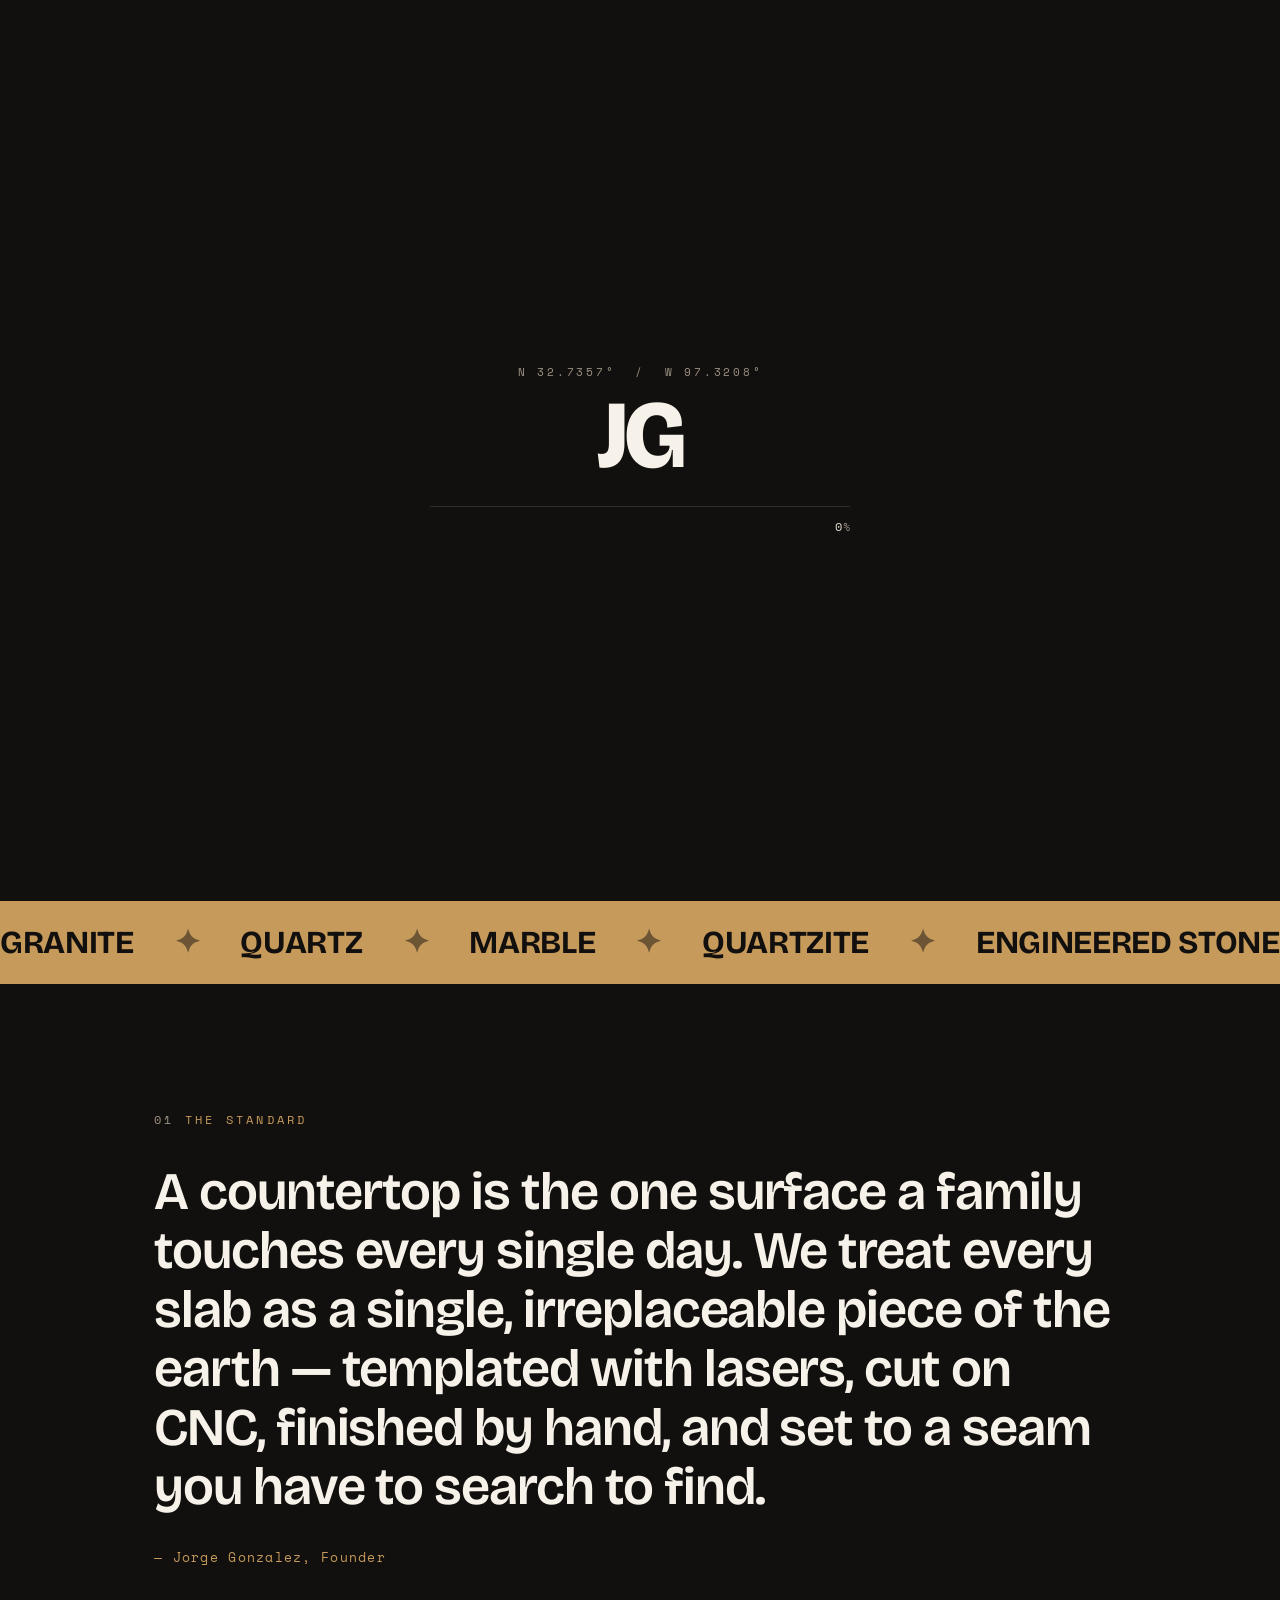
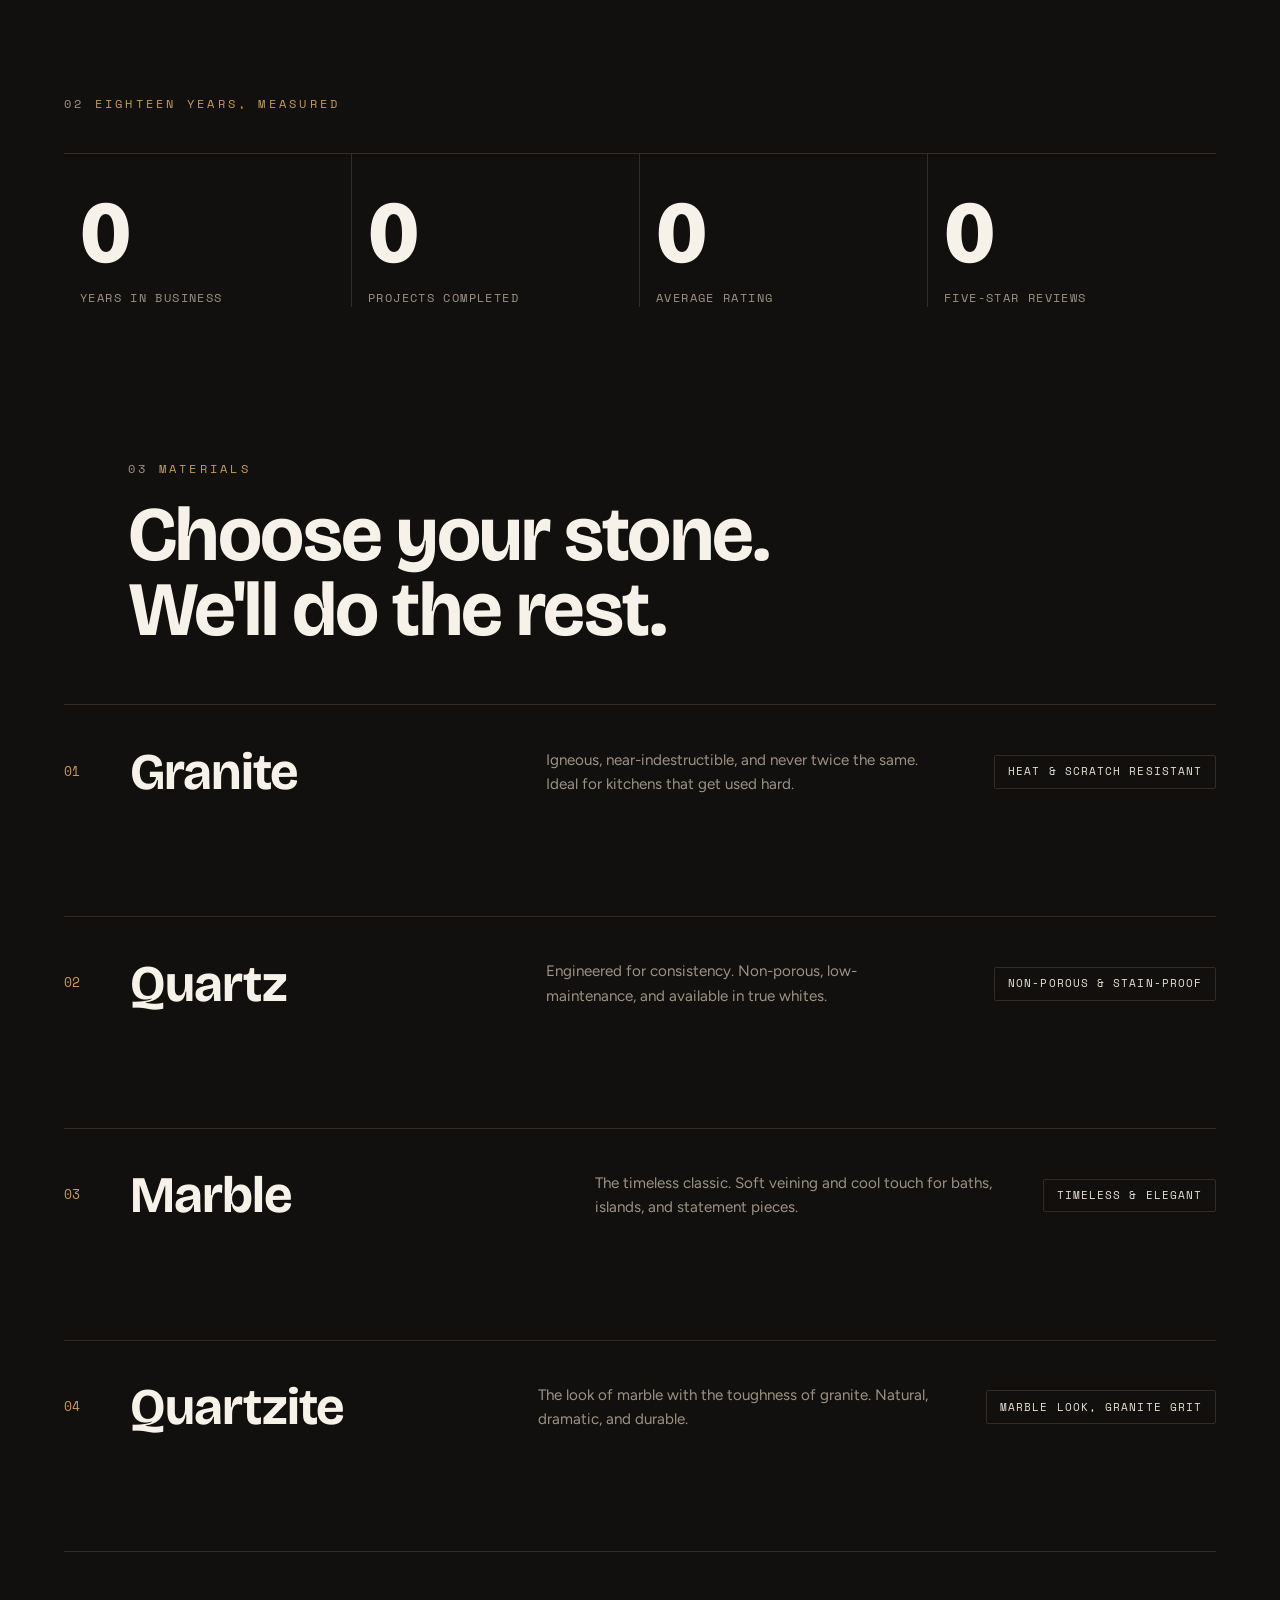
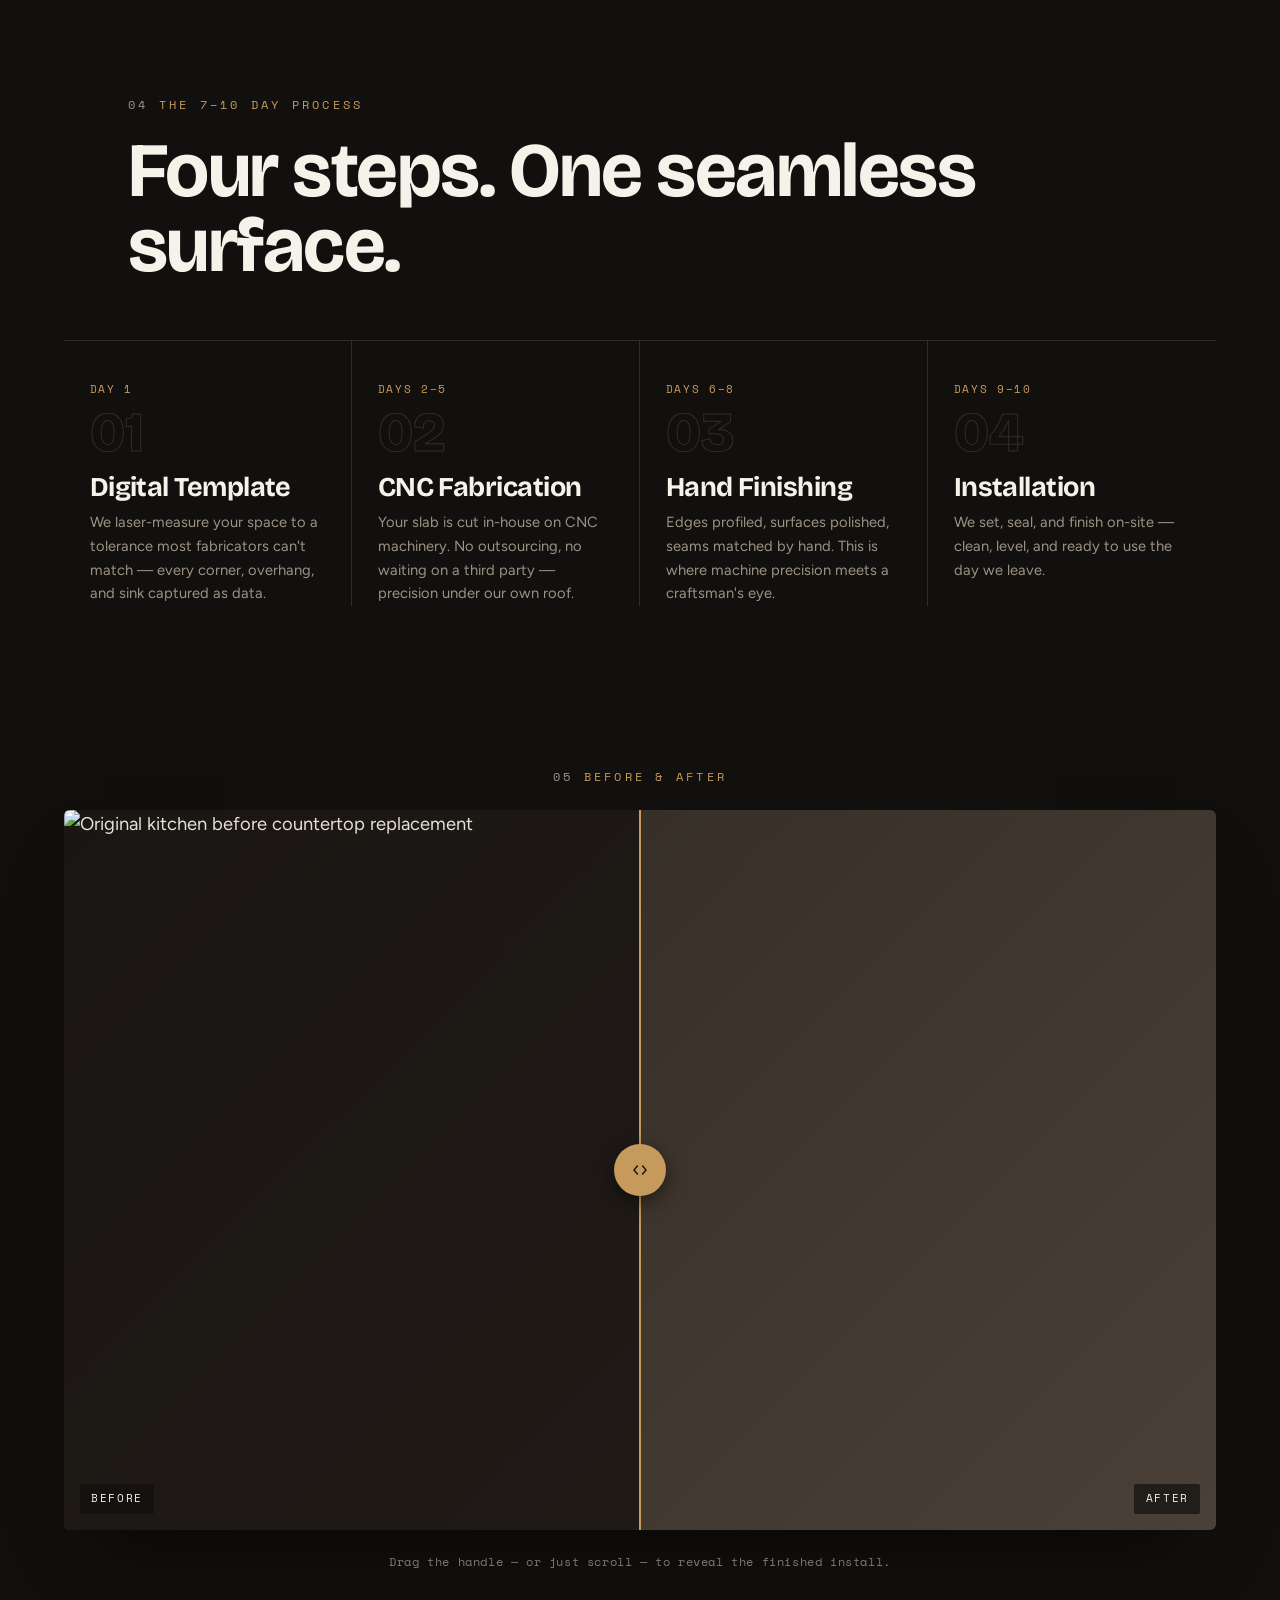
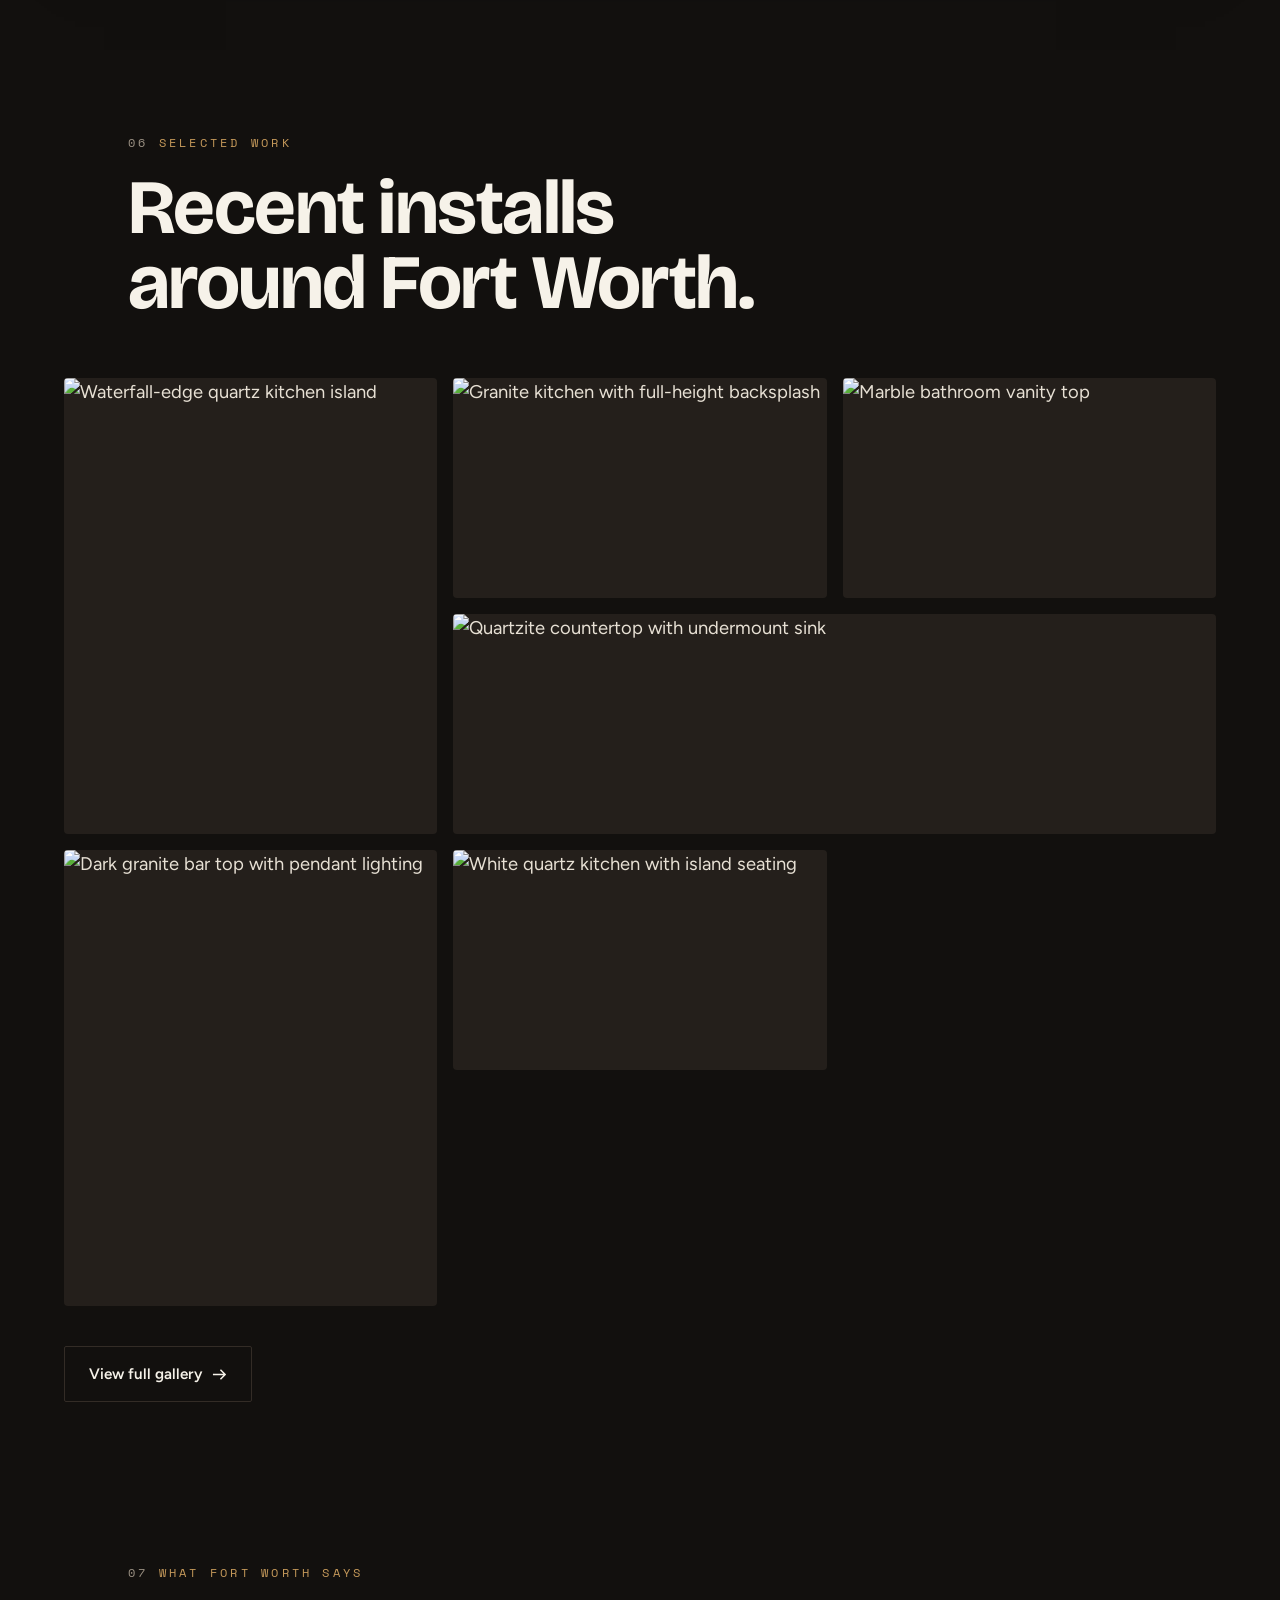
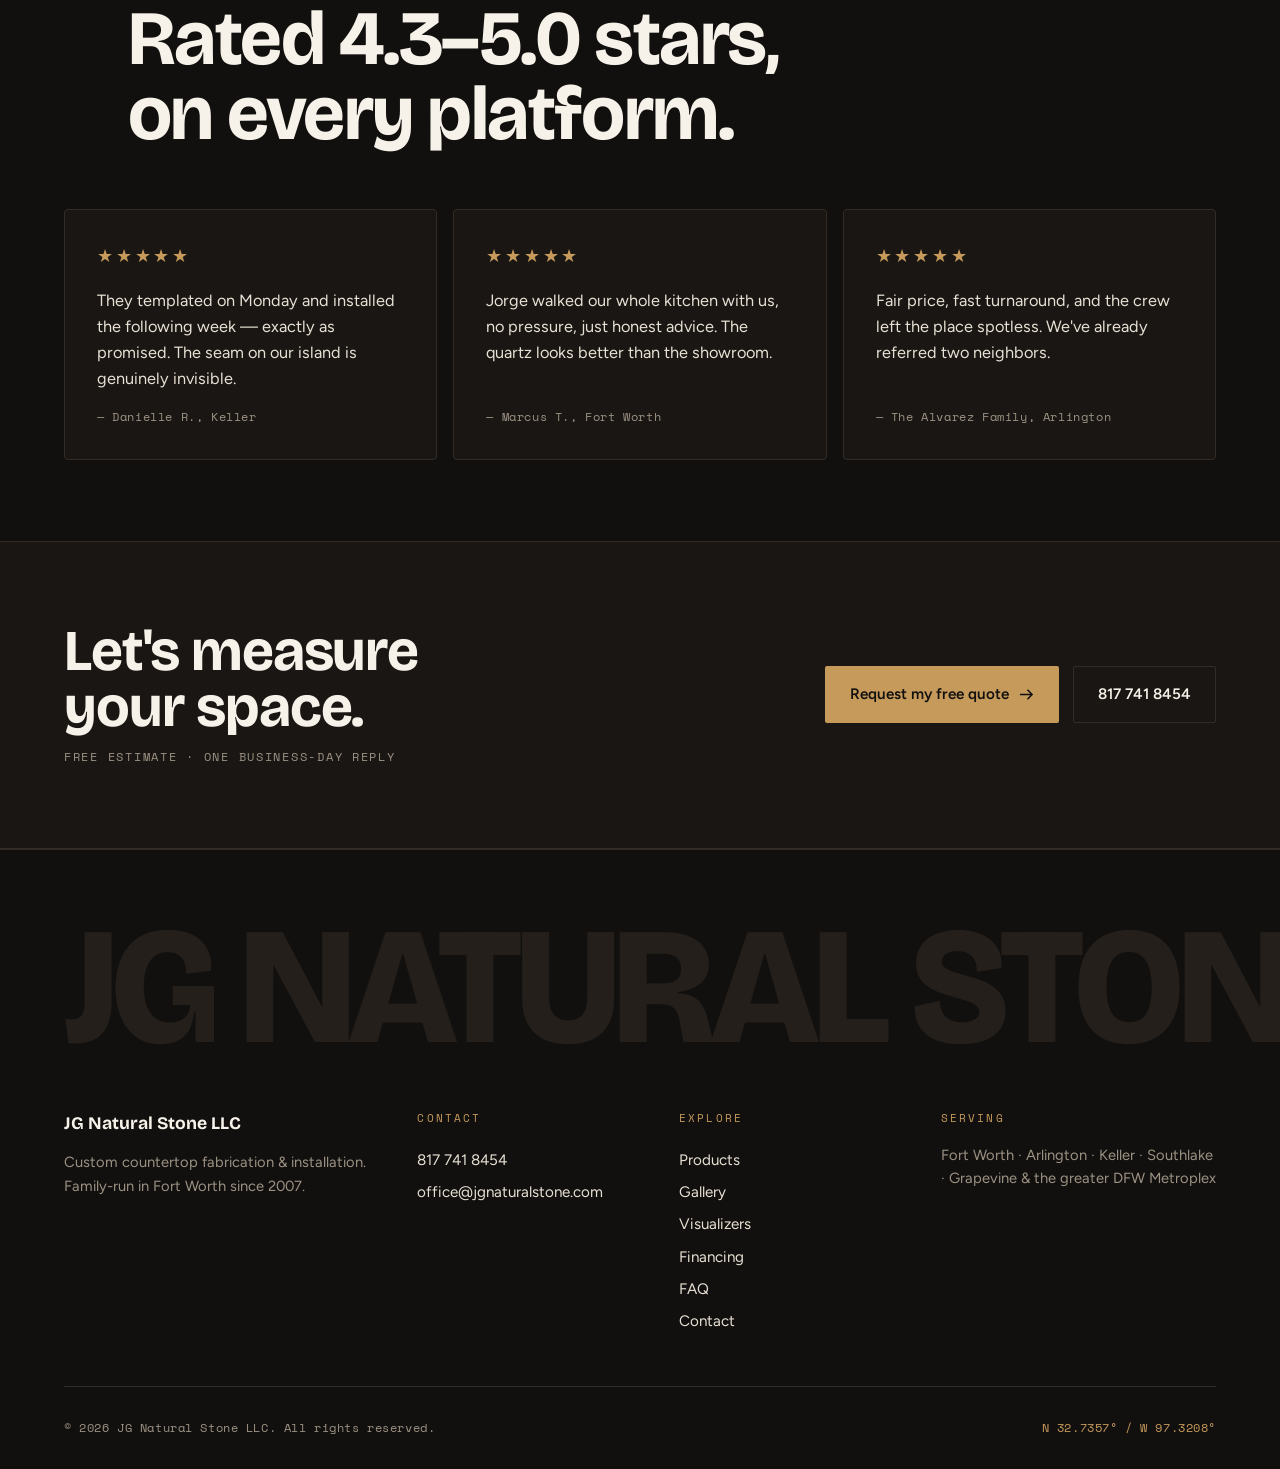
==== index.html @ ab1cf97f "JG Natural Stone LLC — motion-first multi-page website Multi-page static site (home, products, grani" ====
<!DOCTYPE html>
<html lang="en">
<head>
  <meta charset="UTF-8" />
  <meta name="viewport" content="width=device-width, initial-scale=1, viewport-fit=cover" />
  <meta name="theme-color" content="#12100E" />

  <title>JG Natural Stone LLC — Custom Countertops, Fort Worth TX | 7–10 Day Turnaround</title>
  <meta name="description" content="Custom granite, quartz, marble & quartzite countertops fabricated in-house on CNC machinery and installed in 7–10 days. 18+ years serving Fort Worth, TX. Family-run by Jorge Gonzalez." />
  <meta name="keywords" content="countertops Fort Worth, granite countertops, quartz countertops, marble fabrication, custom stone countertops, CNC stone fabrication" />
  <link rel="canonical" href="https://www.jgnaturalstone.com/" />

  <!-- Open Graph -->
  <meta property="og:type" content="website" />
  <meta property="og:title" content="JG Natural Stone LLC — Custom Countertops, Fort Worth TX" />
  <meta property="og:description" content="Precision stone fabrication and installation in 7–10 days. Granite, quartz, marble & quartzite. 18+ years in Fort Worth." />
  <meta property="og:url" content="https://www.jgnaturalstone.com/" />
  <meta property="og:image" content="assets/img/og-cover.jpg" />

  <!-- Fonts -->
  <link rel="preconnect" href="https://fonts.googleapis.com" />
  <link rel="preconnect" href="https://fonts.gstatic.com" crossorigin />
  <link href="https://fonts.googleapis.com/css2?family=Bricolage+Grotesque:opsz,wght@12..96,400;12..96,600;12..96,700;12..96,800&family=Figtree:wght@400;500;600&family=Space+Mono:wght@400;700&display=swap" rel="stylesheet" />

  <link rel="stylesheet" href="css/style.css" />

  <!-- Local Business Schema -->
  <script type="application/ld+json">
  {
    "@context": "https://schema.org",
    "@type": "HomeAndConstructionBusiness",
    "name": "JG Natural Stone LLC",
    "image": "https://www.jgnaturalstone.com/assets/img/og-cover.jpg",
    "url": "https://www.jgnaturalstone.com",
    "telephone": "+1-817-741-8454",
    "email": "office@jgnaturalstone.com",
    "priceRange": "$$",
    "founder": "Jorge Gonzalez",
    "areaServed": "Fort Worth, TX and surrounding Dallas–Fort Worth Metroplex",
    "address": {
      "@type": "PostalAddress",
      "addressLocality": "Fort Worth",
      "addressRegion": "TX",
      "addressCountry": "US"
    },
    "geo": { "@type": "GeoCoordinates", "latitude": 32.7357, "longitude": -97.3208 },
    "aggregateRating": { "@type": "AggregateRating", "ratingValue": "4.8", "reviewCount": "100" },
    "makesOffer": [
      { "@type": "Offer", "itemOffered": { "@type": "Service", "name": "Granite countertop fabrication & installation" } },
      { "@type": "Offer", "itemOffered": { "@type": "Service", "name": "Quartz countertop fabrication & installation" } },
      { "@type": "Offer", "itemOffered": { "@type": "Service", "name": "Marble & quartzite fabrication & installation" } }
    ]
  }
  </script>
</head>

<body>
  <!-- ============ PRELOADER ============ -->
  <div class="preloader" id="preloader" aria-hidden="true">
    <div class="preloader__inner">
      <div class="preloader__mono">N 32.7357°&nbsp;&nbsp;/&nbsp;&nbsp;W 97.3208°</div>
      <div class="preloader__mark">JG</div>
      <div class="preloader__bar"><span class="preloader__fill" id="preFill"></span></div>
      <div class="preloader__count"><span id="preCount">0</span><span class="preloader__pct">%</span></div>
    </div>
  </div>

  <!-- ============ CURSOR (desktop) ============ -->
  <div class="cursor" id="cursor" aria-hidden="true"></div>

  <!-- ============ PROGRESS ============ -->
  <div class="scroll-progress" id="scrollProgress" aria-hidden="true"></div>

  <!-- ============ NAV ============ -->
  <header class="nav" id="nav">
    <a href="index.html" class="nav__logo" aria-label="JG Natural Stone home">
      <span class="nav__logo-mark">JG</span>
      <span class="nav__logo-text">Natural&nbsp;Stone</span>
    </a>
    <nav class="nav__links" aria-label="Primary">
      <a href="products.html" class="nav__link"><span>Products</span></a>
      <a href="gallery.html" class="nav__link"><span>Gallery</span></a>
      <a href="visualizers.html" class="nav__link"><span>Visualizers</span></a>
      <a href="financing.html" class="nav__link"><span>Financing</span></a>
      <a href="faq.html" class="nav__link"><span>FAQ</span></a>
    </nav>
    <a href="contact.html" class="nav__cta">
      <span>Get a Quote</span>
      <svg viewBox="0 0 16 16" width="14" height="14" aria-hidden="true"><path d="M1 8h13M9 3l5 5-5 5" fill="none" stroke="currentColor" stroke-width="1.6"/></svg>
    </a>
    <button class="nav__burger" id="burger" aria-label="Open menu" aria-expanded="false" aria-controls="menu">
      <span></span><span></span>
    </button>
  </header>

  <!-- ============ MOBILE MENU ============ -->
  <div class="menu" id="menu" aria-hidden="true">
    <div class="menu__meta">Fort Worth, TX</div>
    <nav class="menu__nav" aria-label="Mobile">
      <a href="products.html" class="menu__link" data-i="01"><span>Products</span></a>
      <a href="gallery.html" class="menu__link" data-i="02"><span>Gallery</span></a>
      <a href="visualizers.html" class="menu__link" data-i="03"><span>Visualizers</span></a>
      <a href="financing.html" class="menu__link" data-i="04"><span>Financing</span></a>
      <a href="faq.html" class="menu__link" data-i="05"><span>FAQ</span></a>
      <a href="contact.html" class="menu__link" data-i="06"><span>Get a Quote</span></a>
    </nav>
    <div class="menu__foot">
      <a href="tel:+18177418454">817&nbsp;741&nbsp;8454</a>
      <a href="mailto:office@jgnaturalstone.com">office@jgnaturalstone.com</a>
    </div>
  </div>

  <main id="top">

    <!-- ============ HERO ============ -->
    <section class="hero" id="hero">
      <div class="hero__media" data-parallax="0.18">
        <!-- Real hero video/image drops in here; procedural stone shows until then -->
        <img class="hero__img" id="heroImg" src="assets/img/hero-slab.jpg" alt="Honed dark granite countertop with fine natural veining" />
        <div class="hero__stone" aria-hidden="true"></div>
        <div class="hero__scrim" aria-hidden="true"></div>
      </div>

      <div class="hero__grid" aria-hidden="true">
        <span></span><span></span><span></span><span></span>
      </div>

      <div class="hero__content">
        <div class="hero__eyebrow reveal-up">
          <span class="tick"></span> Fort Worth, Texas — Est. 2007
        </div>
        <h1 class="hero__title">
          <span class="line"><span>Precision cut.</span></span>
          <span class="line"><span>Installed in <em>days,</em></span></span>
          <span class="line"><span>not weeks.</span></span>
        </h1>
        <p class="hero__lede reveal-up">
          Custom granite, quartz, marble &amp; quartzite countertops — fabricated in-house
          on CNC machinery and installed in <strong>7–10 days</strong>. Eighteen years of
          craftsmanship, measured to the millimeter.
        </p>
        <div class="hero__actions reveal-up">
          <a href="contact.html" class="btn btn--solid" data-cursor="Start">
            <span>Start your project</span>
            <svg viewBox="0 0 16 16" width="15" height="15" aria-hidden="true"><path d="M1 8h13M9 3l5 5-5 5" fill="none" stroke="currentColor" stroke-width="1.6"/></svg>
          </a>
          <a href="products.html" class="btn btn--ghost" data-cursor="Explore"><span>Explore materials</span></a>
        </div>
      </div>

      <div class="hero__foot">
        <div class="hero__scroll reveal-up"><span class="hero__scroll-line"></span> Scroll</div>
        <div class="hero__spec reveal-up">
          <span>GRANITE</span><span>QUARTZ</span><span>MARBLE</span><span>QUARTZITE</span>
        </div>
      </div>
    </section>

    <!-- ============ MARQUEE ============ -->
    <div class="marquee" aria-hidden="true">
      <div class="marquee__track" id="marquee">
        <span>Granite</span><span class="dot">✦</span><span>Quartz</span><span class="dot">✦</span>
        <span>Marble</span><span class="dot">✦</span><span>Quartzite</span><span class="dot">✦</span>
        <span>Engineered Stone</span><span class="dot">✦</span>
        <span>Granite</span><span class="dot">✦</span><span>Quartz</span><span class="dot">✦</span>
        <span>Marble</span><span class="dot">✦</span><span>Quartzite</span><span class="dot">✦</span>
        <span>Engineered Stone</span><span class="dot">✦</span>
      </div>
    </div>

    <!-- ============ THESIS ============ -->
    <section class="thesis" id="thesis">
      <div class="thesis__label"><span class="idx">01</span> The Standard</div>
      <p class="thesis__text" id="thesisText">
        A countertop is the one surface a family touches every single day.
        We treat every slab as a single, irreplaceable piece of the earth —
        templated with lasers, cut on CNC, finished by hand, and set to a
        seam you have to search to find.
      </p>
      <div class="thesis__sign">— Jorge Gonzalez, Founder</div>
    </section>

    <!-- ============ STATS ============ -->
    <section class="stats" id="stats" aria-label="By the numbers">
      <div class="stats__head">
        <span class="idx">02</span> Eighteen years, measured
      </div>
      <div class="stats__grid">
        <div class="stat">
          <div class="stat__num" data-count="18" data-suffix="+">0</div>
          <div class="stat__label">Years in business</div>
        </div>
        <div class="stat">
          <div class="stat__num" data-count="1000" data-suffix="+">0</div>
          <div class="stat__label">Projects completed</div>
        </div>
        <div class="stat">
          <div class="stat__num" data-count="4.8" data-decimals="1" data-suffix="★">0</div>
          <div class="stat__label">Average rating</div>
        </div>
        <div class="stat">
          <div class="stat__num" data-count="100" data-suffix="+">0</div>
          <div class="stat__label">Five-star reviews</div>
        </div>
      </div>
    </section>

    <!-- ============ MATERIALS ============ -->
    <section class="materials" id="materials">
      <div class="section-head">
        <div class="section-head__eyebrow"><span class="idx">03</span> Materials</div>
        <h2 class="section-head__title reveal-lines">Choose your stone.<br />We'll do the rest.</h2>
      </div>

      <div class="mat-list">
        <a class="mat" href="products.html" data-img="assets/img/mat-granite.jpg">
          <div class="mat__index">01</div>
          <h3 class="mat__name">Granite</h3>
          <p class="mat__desc">Igneous, near-indestructible, and never twice the same. Ideal for kitchens that get used hard.</p>
          <div class="mat__tag">Heat &amp; scratch resistant</div>
          <div class="mat__arrow"><svg viewBox="0 0 16 16" width="18" height="18"><path d="M1 8h13M9 3l5 5-5 5" fill="none" stroke="currentColor" stroke-width="1.4"/></svg></div>
        </a>
        <a class="mat" href="products.html" data-img="assets/img/mat-quartz.jpg">
          <div class="mat__index">02</div>
          <h3 class="mat__name">Quartz</h3>
          <p class="mat__desc">Engineered for consistency. Non-porous, low-maintenance, and available in true whites.</p>
          <div class="mat__tag">Non-porous &amp; stain-proof</div>
          <div class="mat__arrow"><svg viewBox="0 0 16 16" width="18" height="18"><path d="M1 8h13M9 3l5 5-5 5" fill="none" stroke="currentColor" stroke-width="1.4"/></svg></div>
        </a>
        <a class="mat" href="products.html" data-img="assets/img/mat-marble.jpg">
          <div class="mat__index">03</div>
          <h3 class="mat__name">Marble</h3>
          <p class="mat__desc">The timeless classic. Soft veining and cool touch for baths, islands, and statement pieces.</p>
          <div class="mat__tag">Timeless &amp; elegant</div>
          <div class="mat__arrow"><svg viewBox="0 0 16 16" width="18" height="18"><path d="M1 8h13M9 3l5 5-5 5" fill="none" stroke="currentColor" stroke-width="1.4"/></svg></div>
        </a>
        <a class="mat" href="products.html" data-img="assets/img/mat-quartzite.jpg">
          <div class="mat__index">04</div>
          <h3 class="mat__name">Quartzite</h3>
          <p class="mat__desc">The look of marble with the toughness of granite. Natural, dramatic, and durable.</p>
          <div class="mat__tag">Marble look, granite grit</div>
          <div class="mat__arrow"><svg viewBox="0 0 16 16" width="18" height="18"><path d="M1 8h13M9 3l5 5-5 5" fill="none" stroke="currentColor" stroke-width="1.4"/></svg></div>
        </a>
      </div>

      <!-- floating hover preview -->
      <div class="mat-preview" id="matPreview" aria-hidden="true"><img src="" alt="" id="matPreviewImg" /></div>
    </section>

    <!-- ============ PROCESS ============ -->
    <section class="process" id="process">
      <div class="section-head">
        <div class="section-head__eyebrow"><span class="idx">04</span> The 7–10 Day Process</div>
        <h2 class="section-head__title reveal-lines">Four steps. One seamless surface.</h2>
      </div>

      <div class="process__rail" aria-hidden="true"><span class="process__rail-fill" id="railFill"></span></div>

      <ol class="steps">
        <li class="step">
          <div class="step__day">Day 1</div>
          <div class="step__no">01</div>
          <h3 class="step__title">Digital Template</h3>
          <p class="step__desc">We laser-measure your space to a tolerance most fabricators can't match — every corner, overhang, and sink captured as data.</p>
        </li>
        <li class="step">
          <div class="step__day">Days 2–5</div>
          <div class="step__no">02</div>
          <h3 class="step__title">CNC Fabrication</h3>
          <p class="step__desc">Your slab is cut in-house on CNC machinery. No outsourcing, no waiting on a third party — precision under our own roof.</p>
        </li>
        <li class="step">
          <div class="step__day">Days 6–8</div>
          <div class="step__no">03</div>
          <h3 class="step__title">Hand Finishing</h3>
          <p class="step__desc">Edges profiled, surfaces polished, seams matched by hand. This is where machine precision meets a craftsman's eye.</p>
        </li>
        <li class="step">
          <div class="step__day">Days 9–10</div>
          <div class="step__no">04</div>
          <h3 class="step__title">Installation</h3>
          <p class="step__desc">We set, seal, and finish on-site — clean, level, and ready to use the day we leave.</p>
        </li>
      </ol>
    </section>

    <!-- ============ TRANSFORMATION (signature before/after) ============ -->
    <section class="transform" id="transformation">
      <div class="transform__sticky">
        <div class="transform__label"><span class="idx">05</span> Before &amp; After</div>
        <div class="ba" id="ba">
          <img class="ba__img ba__after"  src="assets/img/after.jpg"  alt="Renovated kitchen with new stone countertops installed" />
          <div class="ba__before-wrap" id="baClip">
            <img class="ba__img ba__before" src="assets/img/before.jpg" alt="Original kitchen before countertop replacement" />
          </div>
          <div class="ba__divider" id="baDivider">
            <span class="ba__handle" id="baHandle" role="slider" tabindex="0" aria-label="Reveal before and after" aria-valuemin="0" aria-valuemax="100" aria-valuenow="50">
              <svg viewBox="0 0 24 24" width="18" height="18"><path d="M9 6l-5 6 5 6M15 6l5 6-5 6" fill="none" stroke="currentColor" stroke-width="1.8"/></svg>
            </span>
          </div>
          <span class="ba__tag ba__tag--before">Before</span>
          <span class="ba__tag ba__tag--after">After</span>
        </div>
        <p class="transform__hint">Drag the handle — or just scroll — to reveal the finished install.</p>
      </div>
    </section>

    <!-- ============ WORK / GALLERY ============ -->
    <section class="work" id="work">
      <div class="section-head">
        <div class="section-head__eyebrow"><span class="idx">06</span> Selected Work</div>
        <h2 class="section-head__title reveal-lines">Recent installs<br />around Fort Worth.</h2>
      </div>
      <div class="gallery">
        <figure class="shot shot--tall"  data-parallax="0.12"><img src="assets/img/work-1.jpg" loading="lazy" alt="Waterfall-edge quartz kitchen island" /><figcaption>Waterfall island · Quartz</figcaption></figure>
        <figure class="shot"              data-parallax="0.2"><img src="assets/img/work-2.jpg" loading="lazy" alt="Granite kitchen with full-height backsplash" /><figcaption>Full-height backsplash · Granite</figcaption></figure>
        <figure class="shot"              data-parallax="0.16"><img src="assets/img/work-3.jpg" loading="lazy" alt="Marble bathroom vanity top" /><figcaption>Vanity · Marble</figcaption></figure>
        <figure class="shot shot--wide"   data-parallax="0.1"><img src="assets/img/work-4.jpg" loading="lazy" alt="Quartzite countertop with undermount sink" /><figcaption>Book-matched · Quartzite</figcaption></figure>
        <figure class="shot shot--tall"   data-parallax="0.22"><img src="assets/img/work-5.jpg" loading="lazy" alt="Dark granite bar top with pendant lighting" /><figcaption>Bar top · Granite</figcaption></figure>
        <figure class="shot"              data-parallax="0.14"><img src="assets/img/work-6.jpg" loading="lazy" alt="White quartz kitchen with island seating" /><figcaption>Island seating · Quartz</figcaption></figure>
      </div>
      <div style="margin-top:2.5rem">
        <a href="gallery.html" class="btn btn--ghost" data-cursor="View"><span>View full gallery</span>
          <svg viewBox="0 0 16 16" width="15" height="15" aria-hidden="true"><path d="M1 8h13M9 3l5 5-5 5" fill="none" stroke="currentColor" stroke-width="1.6"/></svg>
        </a>
      </div>
    </section>

    <!-- ============ REVIEWS ============ -->
    <section class="reviews" id="reviews">
      <div class="section-head">
        <div class="section-head__eyebrow"><span class="idx">07</span> What Fort Worth Says</div>
        <h2 class="section-head__title reveal-lines">Rated 4.3–5.0 stars,<br />on every platform.</h2>
      </div>
      <div class="reviews__grid">
        <blockquote class="review">
          <div class="review__stars">★★★★★</div>
          <p>They templated on Monday and installed the following week — exactly as promised. The seam on our island is genuinely invisible.</p>
          <footer>— Danielle R., Keller</footer>
        </blockquote>
        <blockquote class="review">
          <div class="review__stars">★★★★★</div>
          <p>Jorge walked our whole kitchen with us, no pressure, just honest advice. The quartz looks better than the showroom.</p>
          <footer>— Marcus T., Fort Worth</footer>
        </blockquote>
        <blockquote class="review">
          <div class="review__stars">★★★★★</div>
          <p>Fair price, fast turnaround, and the crew left the place spotless. We've already referred two neighbors.</p>
          <footer>— The Alvarez Family, Arlington</footer>
        </blockquote>
      </div>
    </section>

  </main>

  <!-- ============ CTA BAND ============ -->
  <section class="cta-band">
    <div class="cta-band__inner">
      <div>
        <h2 class="cta-band__title reveal-lines">Let's measure<br />your space.</h2>
        <div class="cta-band__sub">Free estimate · One business-day reply</div>
      </div>
      <div class="hero__actions">
        <a href="contact.html" class="btn btn--solid" data-cursor="Quote">
          <span>Request my free quote</span>
          <svg viewBox="0 0 16 16" width="15" height="15" aria-hidden="true"><path d="M1 8h13M9 3l5 5-5 5" fill="none" stroke="currentColor" stroke-width="1.6"/></svg>
        </a>
        <a href="tel:+18177418454" class="btn btn--ghost" data-cursor="Call"><span>817 741 8454</span></a>
      </div>
    </div>
  </section>

  <!-- ============ FOOTER ============ -->
  <footer class="footer">
    <div class="footer__big" aria-hidden="true">JG NATURAL STONE</div>
    <div class="footer__cols">
      <div class="footer__col">
        <div class="footer__mark">JG Natural Stone LLC</div>
        <p>Custom countertop fabrication &amp; installation. Family-run in Fort Worth since 2007.</p>
      </div>
      <div class="footer__col">
        <span class="footer__label">Contact</span>
        <a href="tel:+18177418454">817 741 8454</a>
        <a href="mailto:office@jgnaturalstone.com">office@jgnaturalstone.com</a>
      </div>
      <div class="footer__col">
        <span class="footer__label">Explore</span>
        <a href="products.html">Products</a>
        <a href="gallery.html">Gallery</a>
        <a href="visualizers.html">Visualizers</a>
        <a href="financing.html">Financing</a>
        <a href="faq.html">FAQ</a>
        <a href="contact.html">Contact</a>
      </div>
      <div class="footer__col">
        <span class="footer__label">Serving</span>
        <p>Fort Worth · Arlington · Keller · Southlake · Grapevine &amp; the greater DFW Metroplex</p>
      </div>
    </div>
    <div class="footer__base">
      <span>© <span id="year">2026</span> JG Natural Stone LLC. All rights reserved.</span>
      <span class="footer__coords">N 32.7357° / W 97.3208°</span>
    </div>
  </footer>

  <!-- GSAP + ScrollTrigger + Lenis -->
  <script src="https://cdnjs.cloudflare.com/ajax/libs/gsap/3.12.5/gsap.min.js"></script>
  <script src="https://cdnjs.cloudflare.com/ajax/libs/gsap/3.12.5/ScrollTrigger.min.js"></script>
  <script src="https://cdnjs.cloudflare.com/ajax/libs/gsap/3.12.5/ScrollToPlugin.min.js"></script>
  <script src="https://cdn.jsdelivr.net/npm/@studio-freight/lenis@1.0.42/dist/lenis.min.js"></script>
  <script src="js/main.js"></script>
</body>
</html>
---- css/style.css ----
/* =========================================================
   JG NATURAL STONE — "Honed Stone & the Precision Cut"
   ========================================================= */

:root{
  --quarry:#12100E;      /* base background */
  --graphite:#1A1613;    /* raised surface */
  --slate:#241F1B;       /* cards */
  --line:#332C26;        /* hairlines */
  --limestone:#E7E0D4;   /* body text */
  --bone:#F6F2E9;        /* headings */
  --dust:#9C9284;        /* muted */
  --brass:#C69A5B;       /* single accent */
  --brass-bright:#E4BE7E;

  --font-display:'Bricolage Grotesque', sans-serif;
  --font-body:'Figtree', sans-serif;
  --font-mono:'Space Mono', monospace;

  --ease:cubic-bezier(.22,1,.36,1);      /* ease-out-quad-ish */
  --ease-cubic:cubic-bezier(.33,1,.68,1);

  --pad:clamp(1.25rem,5vw,6rem);
  --maxw:1400px;
}

/* ---------- reset ---------- */
*,*::before,*::after{box-sizing:border-box;margin:0;padding:0}
html{-webkit-text-size-adjust:100%}
body{
  font-family:var(--font-body);
  background:var(--quarry);
  color:var(--limestone);
  line-height:1.6;
  overflow-x:hidden;
  -webkit-font-smoothing:antialiased;
  font-size:clamp(1rem,.55vw + .85rem,1.15rem);
}
img{display:block;max-width:100%;height:auto}
a{color:inherit;text-decoration:none}
button{font:inherit;color:inherit;background:none;border:none;cursor:pointer}
h1,h2,h3{font-family:var(--font-display);font-weight:700;line-height:.98;color:var(--bone);letter-spacing:-.02em}
::selection{background:var(--brass);color:var(--quarry)}

/* Lenis */
html.lenis,html.lenis body{height:auto}
.lenis.lenis-smooth{scroll-behavior:auto!important}
.lenis.lenis-stopped{overflow:hidden}

/* ---------- shared shell ---------- */
.section-head{max-width:var(--maxw);margin:0 auto;padding:0 var(--pad)}
.section-head__eyebrow,.thesis__label,.stats__head,.transform__label{
  font-family:var(--font-mono);font-size:.72rem;letter-spacing:.28em;
  text-transform:uppercase;color:var(--brass);display:flex;align-items:center;gap:.9em;
}
.idx{color:var(--dust)}
.section-head__title{font-size:clamp(2.2rem,6vw,5rem);margin-top:1.2rem}

.reveal-up,.reveal-lines>*{will-change:transform,opacity}

/* =========================================================
   PRELOADER
   ========================================================= */
.preloader{position:fixed;inset:0;z-index:1000;background:var(--quarry);
  display:grid;place-items:center}
.preloader__inner{width:min(78vw,420px);text-align:center}
.preloader__mono{font-family:var(--font-mono);font-size:.7rem;letter-spacing:.25em;color:var(--dust)}
.preloader__mark{font-family:var(--font-display);font-weight:800;font-size:clamp(3rem,12vw,6rem);
  color:var(--bone);letter-spacing:-.04em;margin:.4rem 0 1.4rem;line-height:1}
.preloader__bar{height:1px;background:var(--line);position:relative;overflow:hidden}
.preloader__fill{position:absolute;inset:0;transform-origin:left;transform:scaleX(0);
  background:linear-gradient(90deg,var(--brass),var(--brass-bright))}
.preloader__count{font-family:var(--font-mono);font-size:.72rem;color:var(--limestone);
  margin-top:.7rem;display:flex;justify-content:flex-end;gap:.1em}
.preloader__pct{color:var(--dust)}

/* =========================================================
   CURSOR
   ========================================================= */
.cursor{position:fixed;top:0;left:0;width:9px;height:9px;border-radius:50%;
  background:var(--brass);pointer-events:none;z-index:900;
  transform:translate(-50%,-50%);transition:width .3s var(--ease),height .3s var(--ease),background .3s;
  mix-blend-mode:difference;display:none}
.cursor.is-hover{width:64px;height:64px;background:var(--brass-bright)}
.cursor.is-hover::after{content:attr(data-label);position:absolute;inset:0;display:grid;place-items:center;
  font-family:var(--font-mono);font-size:.6rem;letter-spacing:.1em;color:var(--quarry);text-transform:uppercase}
@media(hover:hover) and (pointer:fine){.cursor{display:block}}

/* =========================================================
   SCROLL PROGRESS
   ========================================================= */
.scroll-progress{position:fixed;top:0;left:0;height:2px;width:100%;transform-origin:left;transform:scaleX(0);
  background:linear-gradient(90deg,var(--brass),var(--brass-bright));z-index:800}

/* =========================================================
   NAV
   ========================================================= */
.nav{position:fixed;top:0;left:0;width:100%;z-index:700;
  display:flex;align-items:center;justify-content:space-between;gap:1rem;
  padding:1.15rem var(--pad);transition:background .4s var(--ease),padding .4s var(--ease),border-color .4s;
  border-bottom:1px solid transparent}
.nav.is-scrolled{background:rgba(18,16,14,.72);backdrop-filter:blur(14px);
  border-bottom-color:var(--line);padding-top:.8rem;padding-bottom:.8rem}
.nav__logo{display:flex;align-items:center;gap:.6rem;font-family:var(--font-display);font-weight:700}
.nav__logo-mark{background:var(--brass);color:var(--quarry);font-weight:800;
  width:2rem;height:2rem;display:grid;place-items:center;border-radius:2px;font-size:.9rem;letter-spacing:-.03em}
.nav__logo-text{color:var(--bone);font-size:1.05rem;letter-spacing:-.01em}
.nav__links{display:flex;gap:.2rem}
.nav__link{font-size:.9rem;padding:.4rem .8rem;color:var(--limestone);position:relative}
.nav__link span{display:block;transition:color .3s}
.nav__link::after{content:"";position:absolute;left:.8rem;right:.8rem;bottom:.15rem;height:1px;
  background:var(--brass);transform:scaleX(0);transform-origin:left;transition:transform .35s var(--ease)}
.nav__link:hover{color:var(--bone)}
.nav__link:hover::after{transform:scaleX(1)}
.nav__cta{display:inline-flex;align-items:center;gap:.5rem;font-size:.88rem;font-weight:600;
  padding:.6rem 1.1rem;border:1px solid var(--brass);border-radius:2px;color:var(--bone);
  transition:background .35s var(--ease),color .35s var(--ease)}
.nav__cta svg{transition:transform .35s var(--ease)}
.nav__cta:hover{background:var(--brass);color:var(--quarry)}
.nav__cta:hover svg{transform:translateX(3px)}
.nav__burger{display:none;width:44px;height:44px;position:relative}
.nav__burger span{position:absolute;left:11px;width:22px;height:1.5px;background:var(--bone);
  transition:transform .4s var(--ease),opacity .3s}
.nav__burger span:nth-child(1){top:18px}
.nav__burger span:nth-child(2){top:25px}
.nav.is-open .nav__burger span:nth-child(1){transform:translateY(3.5px) rotate(45deg)}
.nav.is-open .nav__burger span:nth-child(2){transform:translateY(-3.5px) rotate(-45deg)}

@media(max-width:860px){
  .nav__links,.nav__cta{display:none}
  .nav__burger{display:block}
}

/* =========================================================
   MOBILE MENU
   ========================================================= */
.menu{position:fixed;inset:0;z-index:690;background:var(--graphite);
  padding:6rem var(--pad) 2.5rem;display:flex;flex-direction:column;
  clip-path:inset(0 0 100% 0);pointer-events:none;
  transition:clip-path .7s var(--ease)}
.menu.is-open{clip-path:inset(0 0 0 0);pointer-events:auto}
.menu__meta{font-family:var(--font-mono);font-size:.7rem;letter-spacing:.25em;color:var(--brass);text-transform:uppercase}
.menu__nav{display:flex;flex-direction:column;margin-top:auto;margin-bottom:auto}
.menu__link{font-family:var(--font-display);font-weight:700;font-size:clamp(2rem,11vw,3.4rem);
  color:var(--bone);padding:.35rem 0;display:flex;align-items:baseline;gap:1rem;
  border-bottom:1px solid var(--line);overflow:hidden}
.menu__link::before{content:attr(data-i);font-family:var(--font-mono);font-size:.8rem;color:var(--brass);letter-spacing:.1em}
.menu__link span{display:inline-block;transition:transform .5s var(--ease),color .3s}
.menu__link:hover span{transform:translateX(.6rem);color:var(--brass)}
.menu__foot{display:flex;flex-direction:column;gap:.4rem;font-family:var(--font-mono);font-size:.85rem;color:var(--dust)}
.menu__foot a:hover{color:var(--brass)}

/* =========================================================
   BUTTONS
   ========================================================= */
.btn{display:inline-flex;align-items:center;gap:.6rem;font-weight:600;font-size:.95rem;
  padding:.95rem 1.5rem;border-radius:2px;position:relative;overflow:hidden;
  transition:transform .4s var(--ease);border:1px solid transparent}
.btn svg{position:relative;z-index:2;transition:transform .4s var(--ease)}
.btn span{position:relative;z-index:2}
.btn--solid{background:var(--brass);color:var(--quarry)}
.btn--solid::before{content:"";position:absolute;inset:0;background:var(--brass-bright);
  transform:translateY(101%);transition:transform .45s var(--ease);z-index:1}
.btn--solid:hover::before{transform:translateY(0)}
.btn--solid:hover svg{transform:translateX(4px)}
.btn--ghost{border-color:var(--line);color:var(--bone)}
.btn--ghost::before{content:"";position:absolute;inset:0;background:var(--slate);
  transform:translateY(101%);transition:transform .45s var(--ease);z-index:1}
.btn--ghost:hover::before{transform:translateY(0)}
.btn--ghost:hover{border-color:var(--brass)}
.btn--block{width:100%;justify-content:center;padding:1.1rem}

/* =========================================================
   HERO
   ========================================================= */
.hero{position:relative;min-height:100svh;display:flex;flex-direction:column;
  justify-content:flex-end;padding:clamp(6rem,12vh,9rem) var(--pad) clamp(1.5rem,4vh,3rem);overflow:hidden}
.hero__media{position:absolute;inset:-8% 0 0 0;z-index:0}
.hero__img{position:absolute;inset:0;width:100%;height:112%;object-fit:cover;opacity:0}
.hero__img.is-ready{opacity:1;transition:opacity 1s var(--ease)}
/* procedural stone fallback (shows if photo missing) */
.hero__stone{position:absolute;inset:0;
  background:
    radial-gradient(120% 80% at 70% 10%, rgba(198,154,91,.10), transparent 55%),
    radial-gradient(90% 60% at 20% 90%, rgba(120,120,140,.10), transparent 60%),
    conic-gradient(from 210deg at 40% 30%, #14110e, #201a16 20%, #171310 40%, #241d18 65%, #14110e),
    #14110e}
.hero__stone::after{content:"";position:absolute;inset:0;opacity:.5;mix-blend-mode:overlay;
  background-image:
    repeating-linear-gradient(115deg, rgba(230,224,212,.05) 0 2px, transparent 2px 7px),
    repeating-linear-gradient(58deg, rgba(0,0,0,.25) 0 1px, transparent 1px 12px)}
.hero__scrim{position:absolute;inset:0;
  background:linear-gradient(180deg, rgba(18,16,14,.35) 0%, rgba(18,16,14,.15) 40%, rgba(18,16,14,.85) 85%, var(--quarry) 100%)}
.hero__grid{position:absolute;inset:0;z-index:1;display:grid;grid-template-columns:repeat(4,1fr);pointer-events:none;opacity:.5}
.hero__grid span{border-right:1px solid rgba(230,224,212,.04)}
.hero__grid span:first-child{border-left:1px solid rgba(230,224,212,.04)}

.hero__content{position:relative;z-index:3;max-width:var(--maxw);margin:0 auto;width:100%}
.hero__eyebrow{font-family:var(--font-mono);font-size:.75rem;letter-spacing:.22em;
  text-transform:uppercase;color:var(--brass);display:flex;align-items:center;gap:.7em;margin-bottom:1.9rem}
.tick{width:26px;height:1px;background:var(--brass);display:inline-block}
.hero__title{font-size:clamp(2.6rem,8.6vw,7.5rem);font-weight:800;letter-spacing:-.035em}
.hero__title .line{display:block;overflow:hidden}
.hero__title .line>span{display:block}
.hero__title em{font-style:normal;color:var(--brass)}
.hero__lede{max-width:44ch;margin:1.6rem 0 2.2rem;color:var(--limestone);font-size:clamp(1rem,1.4vw,1.2rem)}
.hero__lede strong{color:var(--bone)}
.hero__actions{display:flex;gap:.9rem;flex-wrap:wrap}
.hero__foot{position:relative;z-index:3;max-width:var(--maxw);margin:2.6rem auto 0;width:100%;
  display:flex;justify-content:space-between;align-items:flex-end;gap:1rem;
  border-top:1px solid var(--line);padding-top:1.1rem}
.hero__scroll{font-family:var(--font-mono);font-size:.7rem;letter-spacing:.2em;text-transform:uppercase;
  color:var(--dust);display:flex;align-items:center;gap:.7em}
.hero__scroll-line{width:1px;height:34px;background:linear-gradient(var(--brass),transparent);display:inline-block;
  animation:scrollLine 2s var(--ease) infinite}
@keyframes scrollLine{0%{transform:scaleY(0);transform-origin:top}45%{transform:scaleY(1);transform-origin:top}
  55%{transform:scaleY(1);transform-origin:bottom}100%{transform:scaleY(0);transform-origin:bottom}}
.hero__spec{display:flex;gap:1.4rem;font-family:var(--font-mono);font-size:.68rem;letter-spacing:.18em;color:var(--dust)}
@media(max-width:640px){.hero__spec{display:none}}
/* short viewports (laptops, taskbar): compress so the buttons stay above the fold */
@media(min-width:641px) and (max-height:900px){
  .hero{padding-top:clamp(4.75rem,9vh,6.5rem)}
  .hero__title{font-size:clamp(2.4rem,7vw,5.5rem)}
  .hero__eyebrow{margin-bottom:1.2rem}
  .hero__lede{margin:1.2rem 0 1.6rem}
  .hero__foot{margin-top:1.5rem}
}
@media(min-width:641px) and (max-height:740px){
  .hero__foot{display:none}
  .hero{padding-top:clamp(4rem,7vh,5.5rem)}
  .hero__title{font-size:clamp(2.2rem,6vw,4.6rem)}
  .hero__eyebrow{margin-bottom:1rem}
  .hero__lede{margin:1rem 0 1.3rem;max-width:52ch}
}

/* =========================================================
   MARQUEE
   ========================================================= */
.marquee{background:var(--brass);color:var(--quarry);padding:1rem 0;overflow:hidden;
  border-top:1px solid var(--quarry);border-bottom:1px solid var(--quarry)}
.marquee__track{display:flex;gap:2.5rem;white-space:nowrap;width:max-content;
  font-family:var(--font-display);font-weight:700;font-size:clamp(1.3rem,3vw,2rem);
  text-transform:uppercase;letter-spacing:-.01em;will-change:transform}
.marquee__track .dot{color:rgba(18,16,14,.5)}

/* =========================================================
   THESIS
   ========================================================= */
.thesis{max-width:1100px;margin:0 auto;padding:clamp(6rem,14vh,12rem) var(--pad)}
.thesis__label{margin-bottom:2rem}
.thesis__text{font-family:var(--font-display);font-weight:600;color:var(--bone);
  font-size:clamp(1.6rem,4.3vw,3.3rem);line-height:1.12;letter-spacing:-.02em}
.thesis__text .w{display:inline-block;opacity:.16;transition:opacity .3s}
.thesis__sign{font-family:var(--font-mono);font-size:.8rem;letter-spacing:.1em;color:var(--brass);margin-top:2rem}

/* =========================================================
   STATS
   ========================================================= */
.stats{max-width:var(--maxw);margin:0 auto;padding:0 var(--pad) clamp(4rem,10vh,8rem)}
.stats__head{margin-bottom:2.5rem}
.stats__grid{display:grid;grid-template-columns:repeat(4,1fr);border-top:1px solid var(--line)}
.stat{padding:2.2rem 1rem 0;border-right:1px solid var(--line)}
.stat:last-child{border-right:none}
.stat__num{font-family:var(--font-display);font-weight:800;color:var(--bone);
  font-size:clamp(2.6rem,7vw,5.5rem);letter-spacing:-.04em;line-height:1;
  font-variant-numeric:tabular-nums}
.stat__label{font-family:var(--font-mono);font-size:.72rem;letter-spacing:.12em;
  text-transform:uppercase;color:var(--dust);margin-top:.7rem}
@media(max-width:760px){.stats__grid{grid-template-columns:repeat(2,1fr)}
  .stat{border-bottom:1px solid var(--line)}
  .stat:nth-child(2n){border-right:none}}

/* =========================================================
   MATERIALS
   ========================================================= */
.materials{max-width:var(--maxw);margin:0 auto;padding:clamp(3rem,7vh,6rem) var(--pad);position:relative}
.mat-list{margin-top:3.5rem;border-top:1px solid var(--line)}
.mat{position:relative;display:grid;grid-template-columns:auto 1fr auto auto;align-items:center;
  gap:clamp(1rem,4vw,3rem);padding:clamp(1.5rem,3.5vw,2.6rem) 0;border-bottom:1px solid var(--line);
  cursor:pointer;transition:padding-left .5s var(--ease)}
.mat::before{content:"";position:absolute;left:-999px;right:-999px;top:0;bottom:0;
  background:var(--graphite);opacity:0;transition:opacity .4s var(--ease);z-index:-1}
.mat:hover::before{opacity:1}
.mat:hover{padding-left:1.5rem}
.mat__index{font-family:var(--font-mono);font-size:.8rem;color:var(--brass)}
.mat__name{font-size:clamp(1.8rem,5vw,3.2rem);transition:color .3s}
.mat:hover .mat__name{color:var(--brass)}
.mat__desc{max-width:40ch;color:var(--dust);font-size:.95rem}
.mat__tag{font-family:var(--font-mono);font-size:.68rem;letter-spacing:.1em;text-transform:uppercase;
  color:var(--limestone);border:1px solid var(--line);padding:.45rem .8rem;border-radius:2px;white-space:nowrap}
.mat__arrow{color:var(--brass);transform:translateX(-8px);opacity:0;transition:all .4s var(--ease)}
.mat:hover .mat__arrow{transform:translateX(0);opacity:1}
@media(max-width:820px){
  .mat{grid-template-columns:auto 1fr auto;gap:1rem}
  .mat__desc{display:none}
}
.mat-preview{position:fixed;top:0;left:0;width:280px;height:340px;z-index:600;pointer-events:none;
  opacity:0;transform:translate(-50%,-50%) scale(.9);border-radius:4px;overflow:hidden;
  transition:opacity .35s var(--ease),transform .35s var(--ease)}
.mat-preview.is-on{opacity:1}
.mat-preview img{width:100%;height:100%;object-fit:cover}
@media(max-width:820px){.mat-preview{display:none}}

/* =========================================================
   PROCESS
   ========================================================= */
.process{max-width:var(--maxw);margin:0 auto;padding:clamp(4rem,9vh,7rem) var(--pad);position:relative}
.process__rail{position:absolute;left:var(--pad);right:var(--pad);top:auto;margin-top:3.5rem;
  height:1px;background:var(--line)}
.process__rail-fill{display:block;height:100%;width:100%;transform:scaleX(0);transform-origin:left;
  background:linear-gradient(90deg,var(--brass),var(--brass-bright))}
.steps{list-style:none;display:grid;grid-template-columns:repeat(4,1fr);gap:0;margin-top:3.5rem;
  counter-reset:s;position:relative}
.step{padding:2.5rem clamp(1rem,2vw,2rem) 0;border-right:1px solid var(--line);position:relative}
.step:last-child{border-right:none}
.step::before{content:"";position:absolute;top:-4px;left:0;width:8px;height:8px;border-radius:50%;
  background:var(--brass);transform:scale(0);transition:transform .4s var(--ease)}
.step.is-in::before{transform:scale(1)}
.step__day{font-family:var(--font-mono);font-size:.7rem;letter-spacing:.15em;text-transform:uppercase;color:var(--brass)}
.step__no{font-family:var(--font-display);font-weight:800;font-size:3.5rem;color:var(--slate);line-height:1;margin:.4rem 0 .8rem;
  -webkit-text-stroke:1px var(--line);color:transparent}
.step__title{font-size:clamp(1.2rem,2.2vw,1.7rem);margin-bottom:.7rem}
.step__desc{color:var(--dust);font-size:.92rem;max-width:32ch}
@media(max-width:820px){
  .steps{grid-template-columns:1fr}
  .step{border-right:none;border-bottom:1px solid var(--line);padding-bottom:2rem}
  .process__rail{display:none}
}

/* =========================================================
   TRANSFORMATION (before/after)
   ========================================================= */
.transform{padding:clamp(4rem,9vh,7rem) var(--pad)}
.transform__sticky{max-width:1200px;margin:0 auto}
.transform__label{margin-bottom:1.5rem;justify-content:center}
.ba{position:relative;aspect-ratio:16/10;border-radius:6px;overflow:hidden;
  user-select:none;box-shadow:0 40px 80px -40px rgba(0,0,0,.8)}
.ba__img{position:absolute;inset:0;width:100%;height:100%;object-fit:cover;pointer-events:none}
.ba__before-wrap{position:absolute;inset:0;width:50%;overflow:hidden;will-change:width}
.ba__before-wrap .ba__before{width:100vw;max-width:1200px;height:100%}
/* procedural fallbacks behind images */
.ba__after{background:linear-gradient(135deg,#2a2420,#3a322a 40%,#4a4038)}
.ba__before{background:linear-gradient(135deg,#1a1613,#221c18)}
.ba__divider{position:absolute;top:0;bottom:0;left:50%;width:2px;background:var(--brass);
  transform:translateX(-50%);will-change:left}
.ba__handle{position:absolute;top:50%;left:50%;transform:translate(-50%,-50%);
  width:52px;height:52px;border-radius:50%;background:var(--brass);color:var(--quarry);
  display:grid;place-items:center;cursor:ew-resize;box-shadow:0 6px 20px rgba(0,0,0,.5)}
.ba__tag{position:absolute;bottom:1rem;font-family:var(--font-mono);font-size:.68rem;letter-spacing:.15em;
  text-transform:uppercase;padding:.4rem .7rem;background:rgba(18,16,14,.7);color:var(--bone);border-radius:2px;backdrop-filter:blur(4px)}
.ba__tag--before{left:1rem}
.ba__tag--after{right:1rem}
.transform__hint{text-align:center;font-family:var(--font-mono);font-size:.75rem;color:var(--dust);margin-top:1.4rem;letter-spacing:.05em}

/* =========================================================
   WORK / GALLERY
   ========================================================= */
.work{max-width:var(--maxw);margin:0 auto;padding:clamp(4rem,9vh,7rem) var(--pad)}
.gallery{margin-top:3.5rem;display:grid;grid-template-columns:repeat(3,1fr);
  grid-auto-rows:220px;gap:1rem}
.shot{position:relative;overflow:hidden;border-radius:4px;background:var(--slate)}
.shot img{width:100%;height:120%;object-fit:cover;will-change:transform;transition:transform .8s var(--ease)}
.shot--tall{grid-row:span 2}
.shot--wide{grid-column:span 2}
.shot figcaption{position:absolute;left:0;bottom:0;padding:1rem;font-family:var(--font-mono);
  font-size:.68rem;letter-spacing:.1em;text-transform:uppercase;color:var(--bone);z-index:2;
  transform:translateY(120%);transition:transform .5s var(--ease)}
.shot::after{content:"";position:absolute;inset:0;background:linear-gradient(transparent 55%,rgba(18,16,14,.85));
  opacity:0;transition:opacity .5s var(--ease)}
.shot:hover::after{opacity:1}
.shot:hover figcaption{transform:translateY(0)}
.shot:hover img{transform:scale(1.05)}
@media(max-width:820px){.gallery{grid-template-columns:repeat(2,1fr);grid-auto-rows:160px}
  .shot--wide{grid-column:span 2}}
@media(max-width:520px){.gallery{grid-template-columns:1fr;grid-auto-rows:220px}
  .shot--wide,.shot--tall{grid-column:auto;grid-row:auto}}

/* =========================================================
   REVIEWS
   ========================================================= */
.reviews{max-width:var(--maxw);margin:0 auto;padding:clamp(4rem,9vh,7rem) var(--pad)}
.reviews__grid{margin-top:3.5rem;display:grid;grid-template-columns:repeat(3,1fr);gap:1rem}
.review{background:var(--graphite);border:1px solid var(--line);border-radius:4px;
  padding:2rem;display:flex;flex-direction:column;gap:1rem}
.review__stars{color:var(--brass);letter-spacing:.15em}
.review p{color:var(--limestone);font-size:1.02rem}
.review footer{margin-top:auto;font-family:var(--font-mono);font-size:.75rem;color:var(--dust);letter-spacing:.05em}
@media(max-width:820px){.reviews__grid{grid-template-columns:1fr}}

/* =========================================================
   QUOTE / CTA
   ========================================================= */
.quote{max-width:var(--maxw);margin:0 auto;padding:clamp(4rem,9vh,7rem) var(--pad)}
.quote__grid{display:grid;grid-template-columns:1fr 1fr;gap:clamp(2rem,6vw,6rem);align-items:start}
.quote__title{font-size:clamp(2.4rem,6.5vw,5rem);margin:1.2rem 0 1.4rem}
.quote__lede{color:var(--dust);max-width:38ch;margin-bottom:2.5rem}
.quote__contacts{display:flex;flex-direction:column;gap:1.2rem;border-top:1px solid var(--line);padding-top:2rem}
.quote__contact{display:flex;flex-direction:column;gap:.2rem}
.quote__contact-label{font-family:var(--font-mono);font-size:.68rem;letter-spacing:.2em;text-transform:uppercase;color:var(--brass)}
.quote__contact-value{font-family:var(--font-display);font-weight:700;font-size:clamp(1.3rem,3vw,2rem);color:var(--bone);transition:color .3s}
.quote__contact:hover .quote__contact-value{color:var(--brass)}

.qform{display:flex;flex-direction:column;gap:1.1rem}
.qform__row{display:grid;grid-template-columns:1fr 1fr;gap:1.1rem}
.field{position:relative}
.field input,.field select,.field textarea{width:100%;background:var(--graphite);
  border:1px solid var(--line);border-radius:2px;padding:1.3rem 1rem .55rem;color:var(--bone);
  font-family:var(--font-body);font-size:1rem;transition:border-color .3s}
.field textarea{resize:vertical;min-height:96px}
.field select{padding-top:1.3rem;color:var(--bone);appearance:none;
  background-image:url("data:image/svg+xml,%3Csvg xmlns='http://www.w3.org/2000/svg' width='12' height='12' viewBox='0 0 12 12'%3E%3Cpath d='M2 4l4 4 4-4' stroke='%23C69A5B' stroke-width='1.4' fill='none'/%3E%3C/svg%3E");
  background-repeat:no-repeat;background-position:right 1rem center}
.field input:focus,.field select:focus,.field textarea:focus{outline:none;border-color:var(--brass)}
.field label{position:absolute;left:1rem;top:1rem;color:var(--dust);font-size:1rem;pointer-events:none;
  transition:all .25s var(--ease)}
.field input:focus+label,.field input:not(:placeholder-shown)+label,
.field textarea:focus+label,.field textarea:not(:placeholder-shown)+label,
.field select:focus+label,.label--static{
  top:.45rem;font-size:.65rem;letter-spacing:.1em;text-transform:uppercase;color:var(--brass);font-family:var(--font-mono)}
.qform__note{font-family:var(--font-mono);font-size:.8rem;min-height:1.2em}
.qform__note.ok{color:var(--brass)}
.qform__note.err{color:#e08a6a}
@media(max-width:820px){.quote__grid{grid-template-columns:1fr}
  .qform__row{grid-template-columns:1fr}}

/* =========================================================
   FOOTER
   ========================================================= */
.footer{border-top:1px solid var(--line);padding:clamp(3rem,7vh,5rem) var(--pad) 2rem;overflow:hidden}
.footer__big{font-family:var(--font-display);font-weight:800;color:var(--slate);
  font-size:clamp(2.5rem,13vw,11rem);letter-spacing:-.04em;line-height:.9;
  text-align:center;margin-bottom:3rem;white-space:nowrap}
.footer__cols{max-width:var(--maxw);margin:0 auto;display:grid;grid-template-columns:1.4fr 1fr 1fr 1.2fr;
  gap:2rem;padding-bottom:3rem;border-bottom:1px solid var(--line)}
.footer__mark{font-family:var(--font-display);font-weight:700;color:var(--bone);font-size:1.1rem;margin-bottom:.8rem}
.footer__col p{color:var(--dust);font-size:.92rem;max-width:34ch}
.footer__label{font-family:var(--font-mono);font-size:.68rem;letter-spacing:.2em;text-transform:uppercase;
  color:var(--brass);display:block;margin-bottom:1rem}
.footer__col a{display:block;color:var(--limestone);padding:.25rem 0;font-size:.95rem;transition:color .3s}
.footer__col a:hover{color:var(--brass)}
.footer__base{max-width:var(--maxw);margin:2rem auto 0;display:flex;justify-content:space-between;
  gap:1rem;flex-wrap:wrap;font-family:var(--font-mono);font-size:.72rem;color:var(--dust);letter-spacing:.05em}
.footer__coords{color:var(--brass)}
@media(max-width:820px){.footer__cols{grid-template-columns:1fr 1fr}}
@media(max-width:520px){.footer__cols{grid-template-columns:1fr}}

/* =========================================================
   MULTI-PAGE COMPONENTS
   ========================================================= */

/* active nav item */
.nav__link[aria-current="page"]{color:var(--brass)}
.nav__link[aria-current="page"]::after{transform:scaleX(1)}
.menu__link[aria-current="page"]{color:var(--brass)}
.menu__link[aria-current="page"] span{color:var(--brass)}

/* ---- inner page hero ---- */
.page-hero{position:relative;padding:clamp(8rem,18vh,12rem) var(--pad) clamp(3rem,7vh,5rem);
  border-bottom:1px solid var(--line);overflow:hidden}
.page-hero__bg{position:absolute;inset:0;z-index:0;opacity:.5;
  background:
    radial-gradient(120% 90% at 80% 0%, rgba(198,154,91,.10), transparent 55%),
    conic-gradient(from 210deg at 30% 20%, #14110e, #201a16 25%, #171310 45%, #241d18 70%, #14110e)}
.page-hero__bg::after{content:"";position:absolute;inset:0;mix-blend-mode:overlay;opacity:.4;
  background-image:repeating-linear-gradient(115deg, rgba(230,224,212,.05) 0 2px, transparent 2px 8px)}
.page-hero__inner{position:relative;z-index:1;max-width:var(--maxw);margin:0 auto}
.breadcrumb{display:flex;align-items:center;gap:.6em;font-family:var(--font-mono);font-size:.72rem;
  letter-spacing:.15em;text-transform:uppercase;color:var(--dust);margin-bottom:1.6rem}
.breadcrumb a{color:var(--brass)}
.breadcrumb a:hover{color:var(--brass-bright)}
.breadcrumb span{color:var(--line)}
.page-hero__eyebrow{font-family:var(--font-mono);font-size:.72rem;letter-spacing:.25em;
  text-transform:uppercase;color:var(--brass);display:flex;align-items:center;gap:.8em;margin-bottom:1.2rem}
.page-hero__title{font-size:clamp(2.6rem,8vw,6.5rem);font-weight:800;letter-spacing:-.035em}
.page-hero__title .line{display:block;overflow:hidden}
.page-hero__title .line>span{display:block}
.page-hero__title em{font-style:normal;color:var(--brass)}
.page-hero__lede{max-width:52ch;margin-top:1.6rem;color:var(--limestone);font-size:clamp(1rem,1.4vw,1.2rem)}

/* generic inner section wrapper */
.wrap{max-width:var(--maxw);margin:0 auto;padding:clamp(3.5rem,8vh,6.5rem) var(--pad)}
.wrap--tight{max-width:960px}
.lead-2col{display:grid;grid-template-columns:.9fr 1.1fr;gap:clamp(2rem,6vw,5rem);align-items:start}
@media(max-width:820px){.lead-2col{grid-template-columns:1fr}}

/* ---- product cards grid (Our Products) ---- */
.prod-grid{display:grid;grid-template-columns:repeat(3,1fr);gap:1rem;margin-top:3.5rem}
@media(max-width:900px){.prod-grid{grid-template-columns:repeat(2,1fr)}}
@media(max-width:560px){.prod-grid{grid-template-columns:1fr}}
.prod-card{position:relative;display:block;background:var(--graphite);border:1px solid var(--line);
  border-radius:4px;overflow:hidden;min-height:340px;display:flex;flex-direction:column;justify-content:flex-end;
  padding:1.6rem;transition:transform .5s var(--ease),border-color .4s}
.prod-card::before{content:"";position:absolute;inset:0;z-index:0;opacity:.9;transition:transform .7s var(--ease),opacity .4s}
.prod-card>*{position:relative;z-index:2}
.prod-card::after{content:"";position:absolute;inset:0;z-index:1;
  background:linear-gradient(transparent 30%,rgba(18,16,14,.55) 65%,rgba(18,16,14,.92))}
.prod-card:hover{border-color:var(--brass);transform:translateY(-4px)}
.prod-card:hover::before{transform:scale(1.06)}
.prod-card__idx{font-family:var(--font-mono);font-size:.7rem;letter-spacing:.15em;color:var(--brass);margin-bottom:.5rem}
.prod-card__name{font-family:var(--font-display);font-weight:700;font-size:clamp(1.5rem,3vw,2.1rem);color:var(--bone)}
.prod-card__desc{color:var(--dust);font-size:.9rem;margin-top:.4rem;max-width:32ch}
.prod-card__go{margin-top:1rem;font-family:var(--font-mono);font-size:.7rem;letter-spacing:.12em;
  text-transform:uppercase;color:var(--brass);display:inline-flex;align-items:center;gap:.5em}
/* stone tints for cards without photos */
.tint-granite::before{background:linear-gradient(150deg,#2b2a2e,#3a3a40 45%,#1c1b1f)}
.tint-quartz::before{background:linear-gradient(150deg,#d8d2c6,#efeae0 45%,#c2baa9)}
.tint-marble::before{background:linear-gradient(150deg,#dfe0e2,#f2f1ef 50%,#c9cacd)}
.tint-quartzite::before{background:linear-gradient(150deg,#c9c2b6,#e0dacd 50%,#b0a693)}
.tint-cambria::before{background:linear-gradient(150deg,#26313a,#38454f 50%,#1a232a)}
.tint-caesar::before{background:linear-gradient(150deg,#3a2f26,#524437 50%,#241d16)}
.tint-silestone::before{background:linear-gradient(150deg,#2e2a33,#413b48 50%,#201d25)}
.tint-msi::before{background:linear-gradient(150deg,#332a20,#4c3f2d 50%,#221c14)}
.prod-card--photo::before{background-size:cover;background-position:center}

/* ---- product detail ---- */
.pd-hero{display:grid;grid-template-columns:1.1fr .9fr;gap:clamp(2rem,5vw,4rem);align-items:center}
@media(max-width:860px){.pd-hero{grid-template-columns:1fr}}
.pd-visual{aspect-ratio:4/5;border-radius:6px;overflow:hidden;background:var(--slate);
  box-shadow:0 40px 80px -50px rgba(0,0,0,.9)}
.pd-visual img{width:100%;height:100%;object-fit:cover}
.feature-list{list-style:none;display:flex;flex-direction:column;gap:0;margin-top:2rem;border-top:1px solid var(--line)}
.feature-list li{display:flex;gap:1rem;padding:1.1rem 0;border-bottom:1px solid var(--line);align-items:baseline}
.feature-list .fno{font-family:var(--font-mono);font-size:.72rem;color:var(--brass);flex:none;width:2.4rem}
.feature-list b{color:var(--bone);font-family:var(--font-display);font-weight:600;font-size:1.05rem;display:block;margin-bottom:.2rem}
.feature-list p{color:var(--dust);font-size:.92rem}
.spec-table{width:100%;border-collapse:collapse;margin-top:2rem;font-size:.95rem}
.spec-table th,.spec-table td{text-align:left;padding:.9rem 0;border-bottom:1px solid var(--line)}
.spec-table th{font-family:var(--font-mono);font-size:.7rem;letter-spacing:.12em;text-transform:uppercase;
  color:var(--brass);font-weight:400;width:40%}
.spec-table td{color:var(--limestone)}

/* brand chips (quartz lines) */
.brands{display:flex;flex-wrap:wrap;gap:.7rem;margin-top:2rem}
.brand-chip{font-family:var(--font-mono);font-size:.72rem;letter-spacing:.1em;text-transform:uppercase;
  color:var(--limestone);border:1px solid var(--line);border-radius:2px;padding:.6rem 1rem;transition:.3s}
.brand-chip:hover{border-color:var(--brass);color:var(--brass)}

/* ---- FAQ accordion ---- */
.faq{margin-top:3rem;border-top:1px solid var(--line)}
.faq__item{border-bottom:1px solid var(--line)}
.faq__q{width:100%;display:flex;align-items:center;justify-content:space-between;gap:1.5rem;text-align:left;
  padding:1.6rem 0;font-family:var(--font-display);font-weight:600;font-size:clamp(1.1rem,2.4vw,1.5rem);color:var(--bone)}
.faq__q:hover{color:var(--brass)}
.faq__icon{flex:none;width:26px;height:26px;position:relative}
.faq__icon::before,.faq__icon::after{content:"";position:absolute;top:50%;left:50%;background:var(--brass);
  transform:translate(-50%,-50%);transition:transform .4s var(--ease)}
.faq__icon::before{width:16px;height:1.5px}
.faq__icon::after{width:1.5px;height:16px}
.faq__item.is-open .faq__icon::after{transform:translate(-50%,-50%) scaleY(0)}
.faq__a{overflow:hidden;height:0}
.faq__a-inner{padding:0 0 1.6rem;color:var(--dust);max-width:70ch;font-size:1rem}
.faq__item.is-open .faq__q{color:var(--brass)}

/* ---- financing cards ---- */
.fin-cards{display:grid;grid-template-columns:repeat(3,1fr);gap:1rem;margin-top:3.5rem}
@media(max-width:860px){.fin-cards{grid-template-columns:1fr}}
.fin-card{background:var(--graphite);border:1px solid var(--line);border-radius:4px;padding:2rem;
  display:flex;flex-direction:column;gap:.8rem;transition:.4s}
.fin-card:hover{border-color:var(--brass);transform:translateY(-4px)}
.fin-card__tag{font-family:var(--font-mono);font-size:.7rem;letter-spacing:.15em;text-transform:uppercase;color:var(--brass)}
.fin-card__amt{font-family:var(--font-display);font-weight:800;font-size:clamp(2rem,5vw,3rem);color:var(--bone);letter-spacing:-.03em}
.fin-card p{color:var(--dust);font-size:.92rem}
.fin-card--feature{background:var(--brass);color:var(--quarry)}
.fin-card--feature .fin-card__tag{color:rgba(18,16,14,.7)}
.fin-card--feature .fin-card__amt{color:var(--quarry)}
.fin-card--feature p{color:rgba(18,16,14,.8)}

/* ---- visualizer cards ---- */
.viz-grid{display:grid;grid-template-columns:repeat(3,1fr);gap:1rem;margin-top:3.5rem}
@media(max-width:860px){.viz-grid{grid-template-columns:1fr}}
.viz-card{position:relative;display:flex;flex-direction:column;justify-content:flex-end;min-height:300px;
  border:1px solid var(--line);border-radius:4px;overflow:hidden;padding:1.8rem;background:var(--graphite);transition:.4s}
.viz-card::before{content:"";position:absolute;inset:0;z-index:0;opacity:.55;transition:transform .7s var(--ease)}
.viz-card::after{content:"";position:absolute;inset:0;z-index:1;background:linear-gradient(transparent 40%,rgba(18,16,14,.92))}
.viz-card>*{position:relative;z-index:2}
.viz-card:hover{border-color:var(--brass);transform:translateY(-4px)}
.viz-card:hover::before{transform:scale(1.06)}
.viz-card__k{font-family:var(--font-mono);font-size:.7rem;letter-spacing:.15em;color:var(--brass);text-transform:uppercase}
.viz-card__t{font-family:var(--font-display);font-weight:700;font-size:1.6rem;color:var(--bone);margin:.4rem 0}
.viz-card__d{color:var(--dust);font-size:.9rem;margin-bottom:1rem}
.tint-kitchen::before{background:linear-gradient(150deg,#33291f,#4a3b2a 55%,#241c14)}
.tint-bath::before{background:linear-gradient(150deg,#20242a,#2c3038 55%,#181b20)}
.tint-stack::before{background:linear-gradient(150deg,#2b2a2e,#3a3a40 55%,#1c1b1f)}

/* ---- CTA band ---- */
.cta-band{border-top:1px solid var(--line);border-bottom:1px solid var(--line);background:var(--graphite)}
.cta-band__inner{max-width:var(--maxw);margin:0 auto;padding:clamp(3.5rem,9vh,6rem) var(--pad);
  display:flex;align-items:center;justify-content:space-between;gap:2rem;flex-wrap:wrap}
.cta-band__title{font-size:clamp(2rem,5vw,3.6rem);max-width:16ch}
.cta-band__sub{color:var(--dust);font-family:var(--font-mono);font-size:.72rem;letter-spacing:.15em;
  text-transform:uppercase;margin-top:.8rem}

/* ---- contact page ---- */
.contact-grid{display:grid;grid-template-columns:1fr 1fr;gap:clamp(2rem,6vw,5rem);align-items:start}
@media(max-width:860px){.contact-grid{grid-template-columns:1fr}}
.contact-info{display:flex;flex-direction:column;gap:1.6rem;border-top:1px solid var(--line);padding-top:2rem;margin-top:2rem}
.contact-item .k{font-family:var(--font-mono);font-size:.68rem;letter-spacing:.2em;text-transform:uppercase;color:var(--brass);display:block;margin-bottom:.3rem}
.contact-item .v{font-family:var(--font-display);font-weight:700;font-size:clamp(1.2rem,2.6vw,1.7rem);color:var(--bone)}
.contact-item a.v:hover{color:var(--brass)}

/* section title reused on inner pages */
.blk-title{font-size:clamp(1.8rem,4.5vw,3.2rem);margin-bottom:1rem}
.blk-eyebrow{font-family:var(--font-mono);font-size:.72rem;letter-spacing:.25em;text-transform:uppercase;
  color:var(--brass);display:flex;align-items:center;gap:.8em;margin-bottom:1.2rem}
.muted{color:var(--dust)}
.divider{height:1px;background:var(--line);max-width:var(--maxw);margin:0 auto}

/* =========================================================
   REDUCED MOTION
   ========================================================= */
@media(prefers-reduced-motion:reduce){
  *,*::before,*::after{animation-duration:.001ms!important;animation-iteration-count:1!important;
    transition-duration:.001ms!important;scroll-behavior:auto!important}
  .hero__img{opacity:1!important}
  .thesis__text .w{opacity:1!important}
  .reveal-up,.reveal-lines>*,.hero__title .line>span{opacity:1!important;transform:none!important}
}
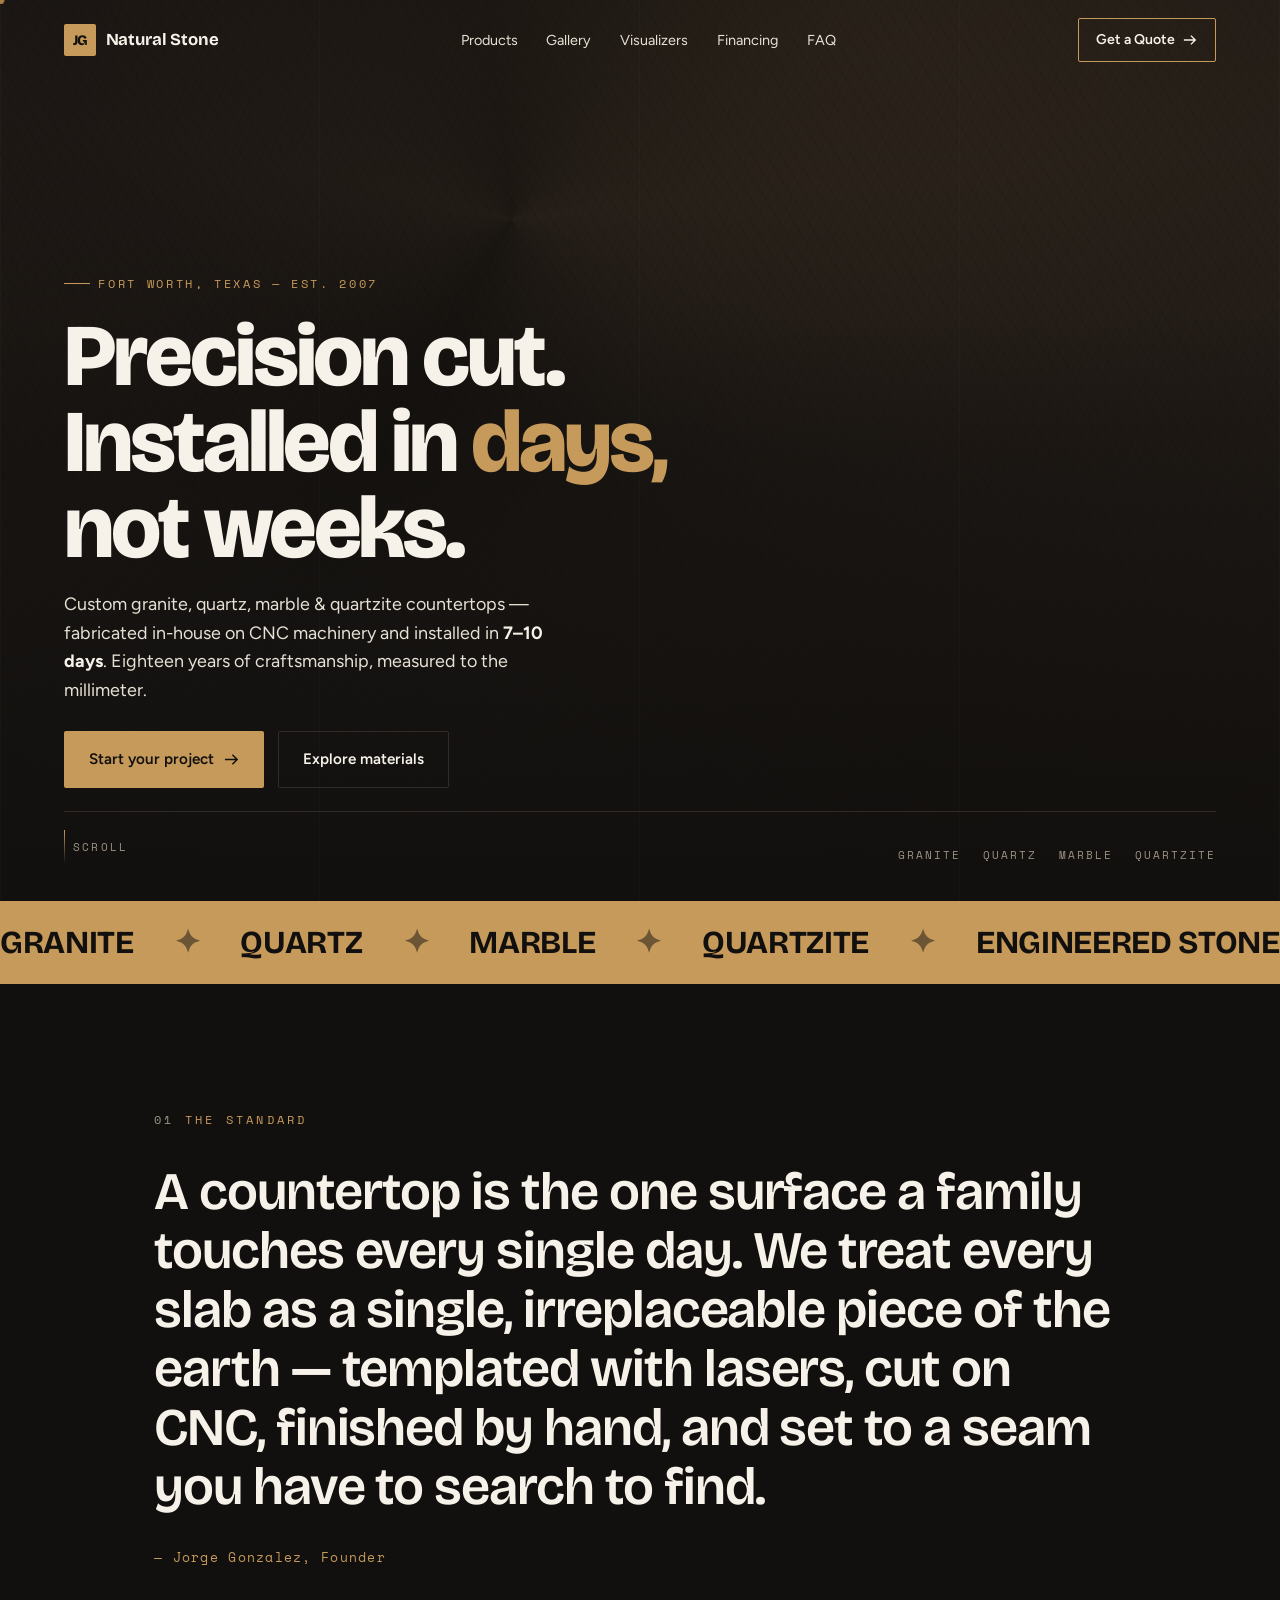
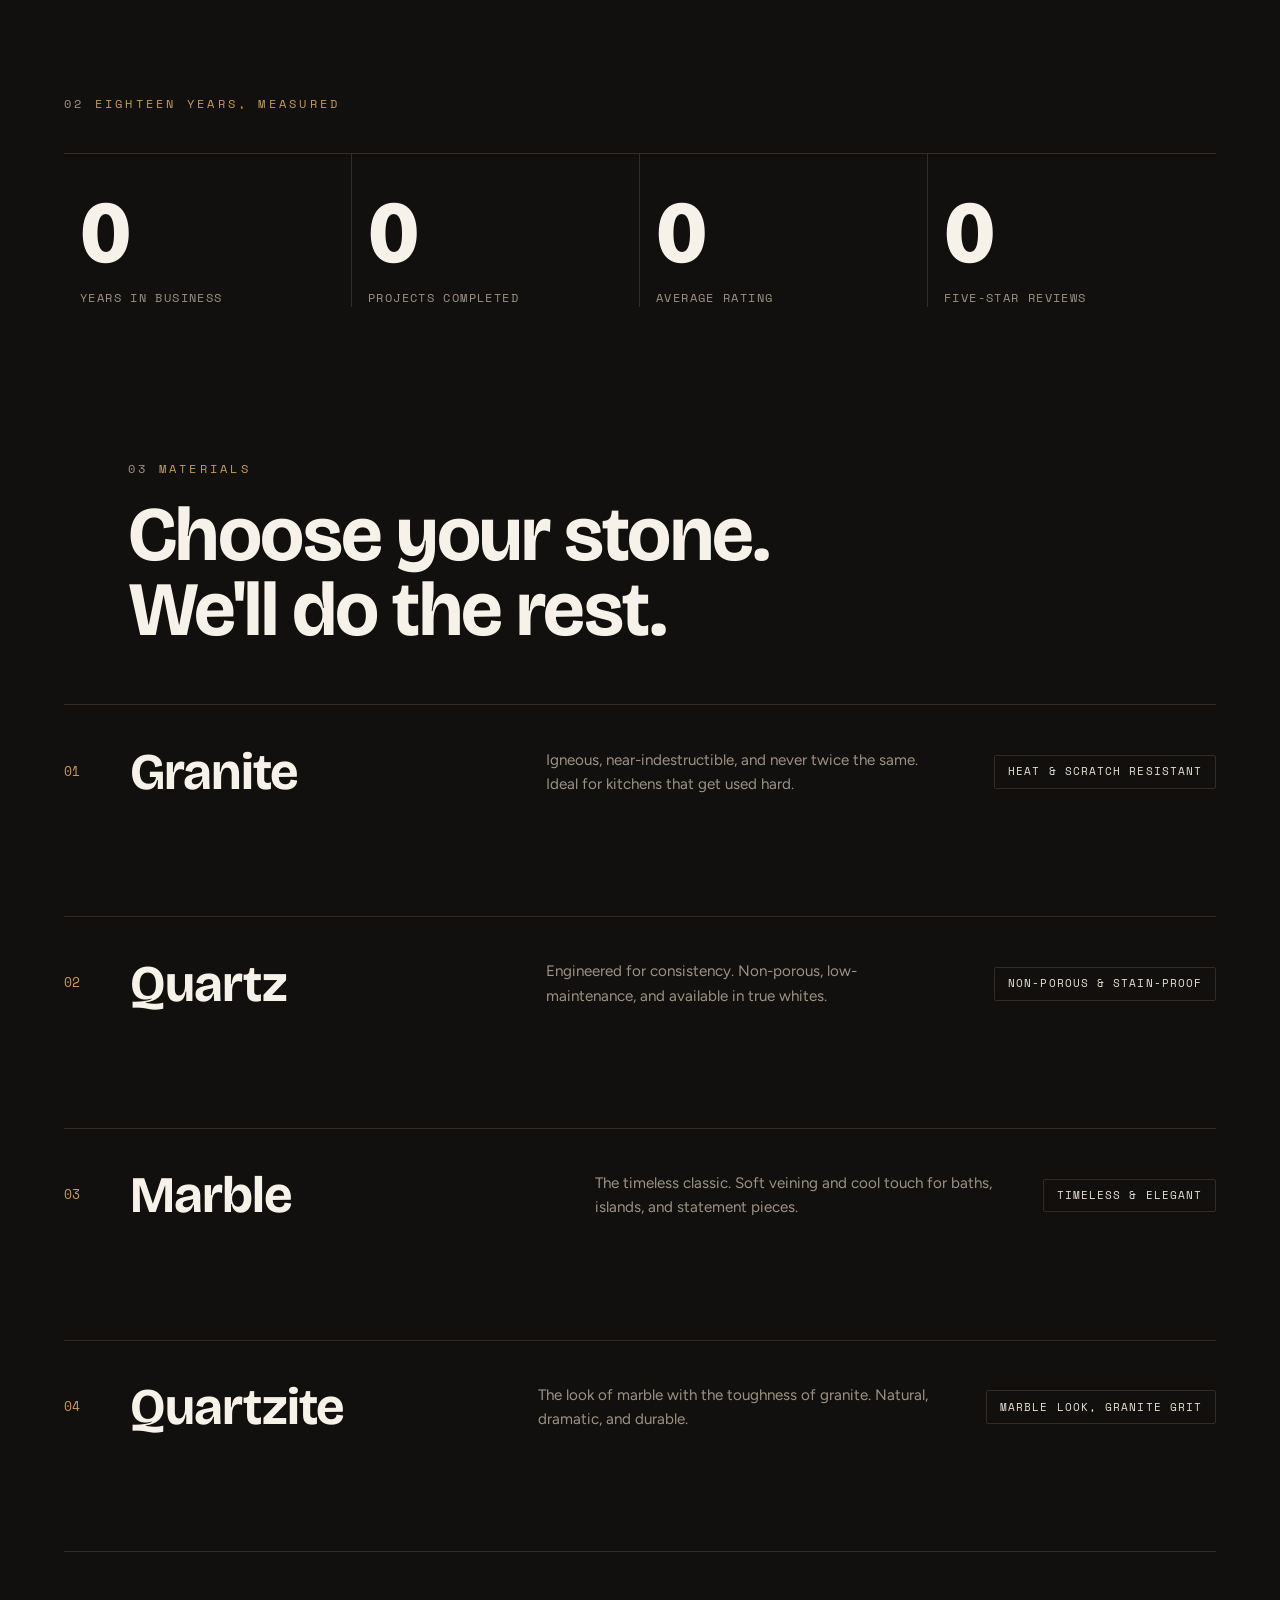
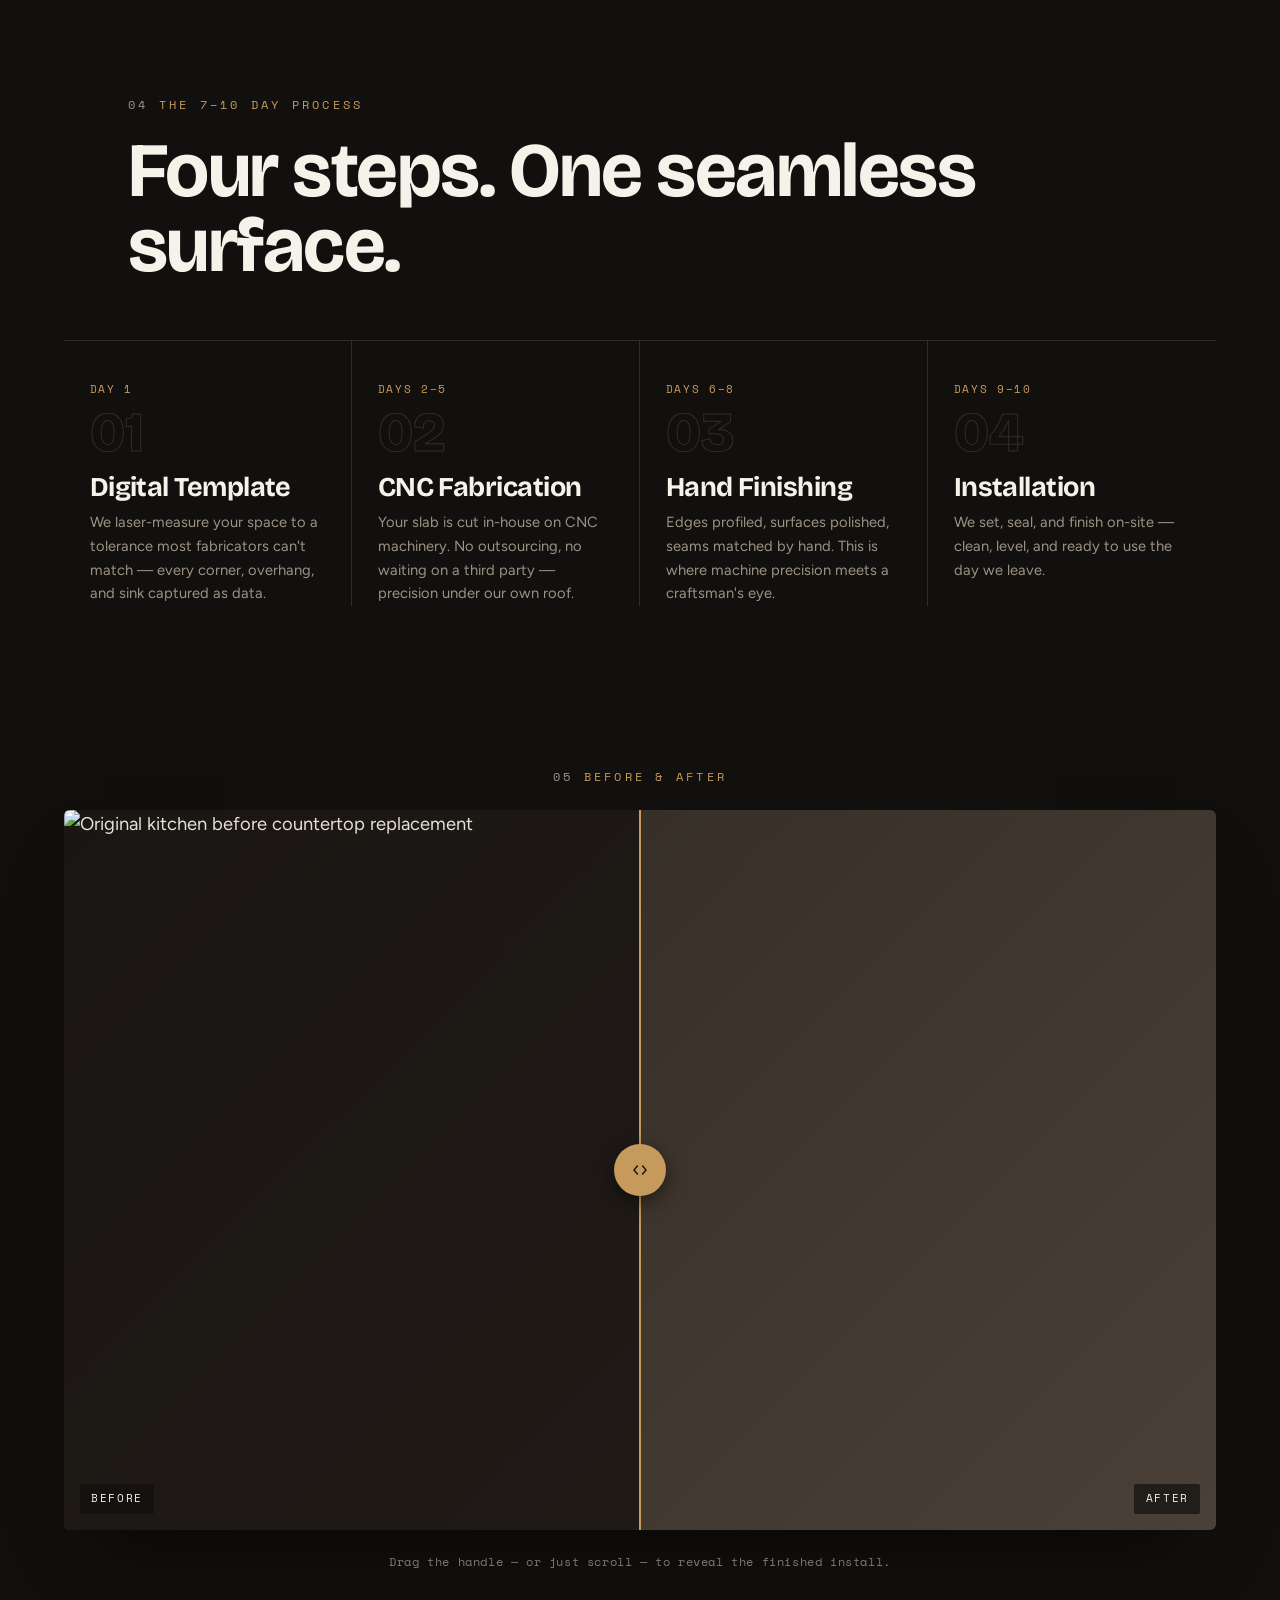
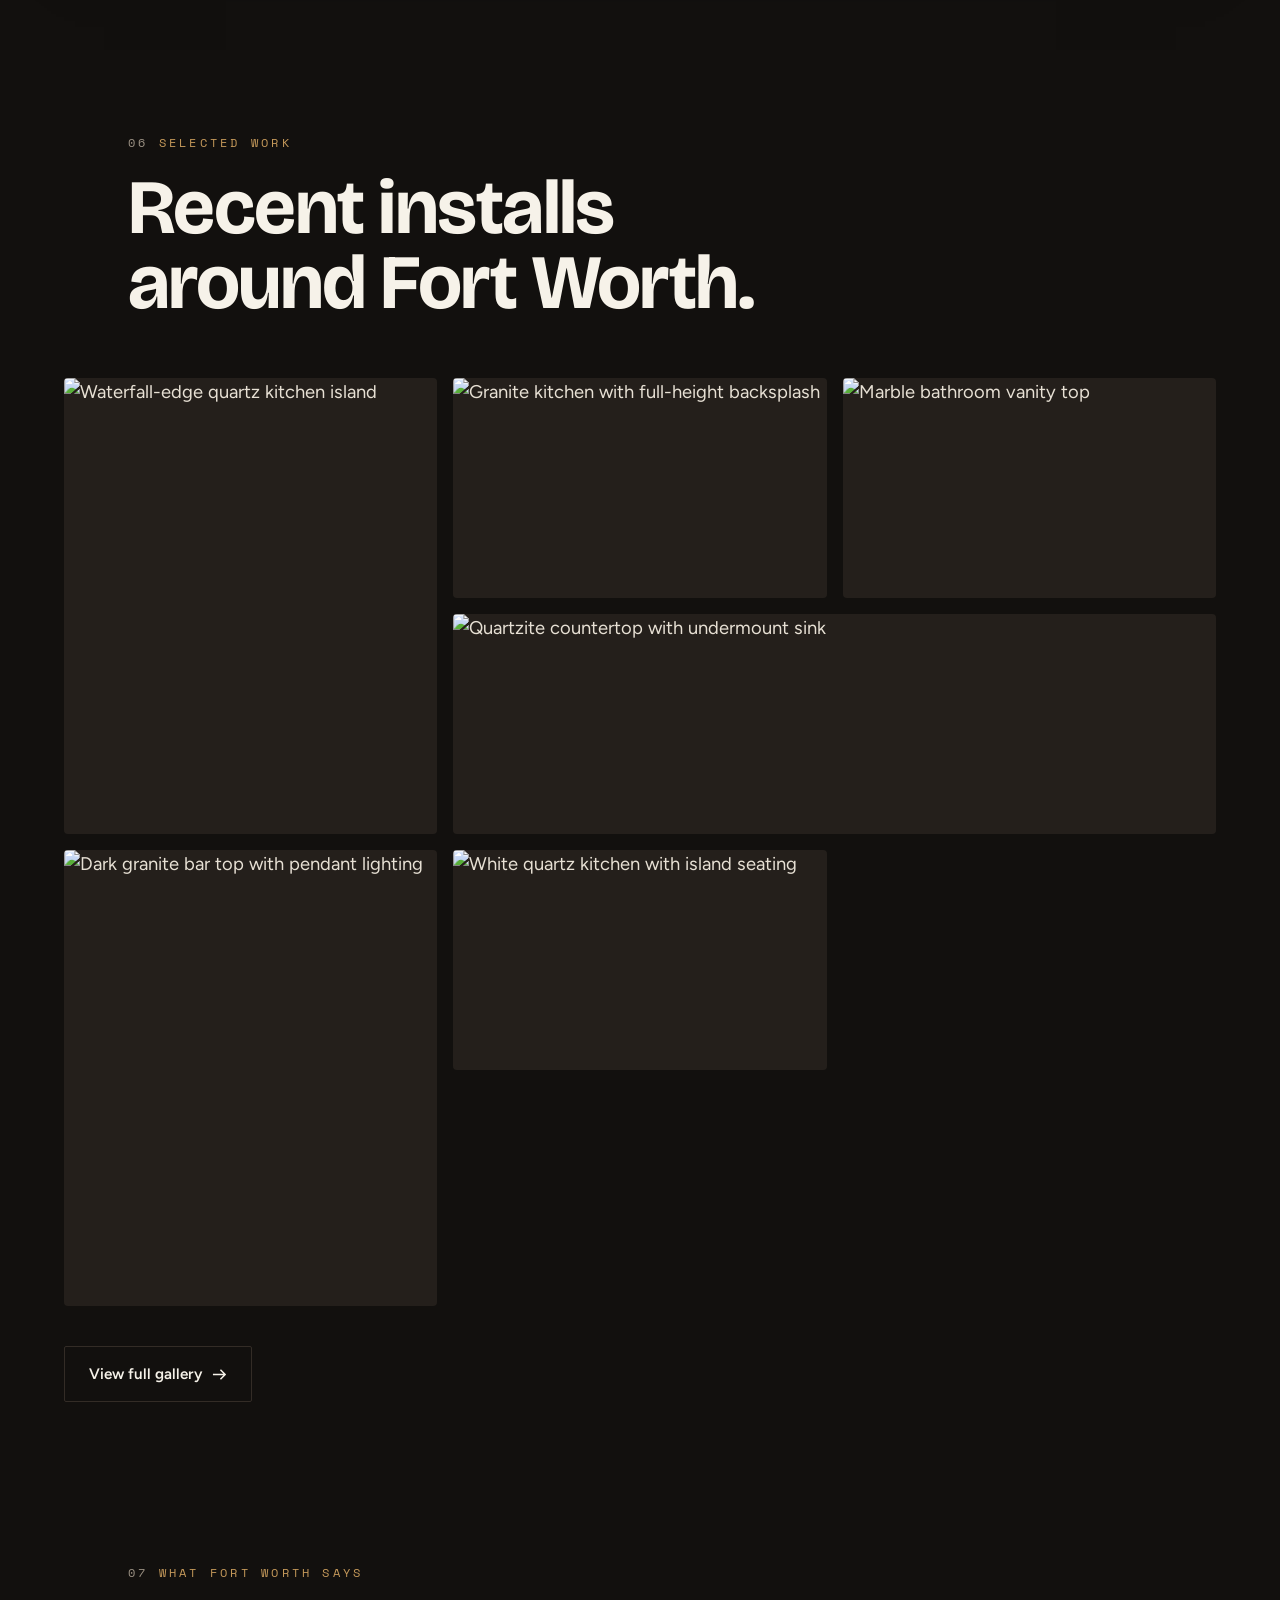
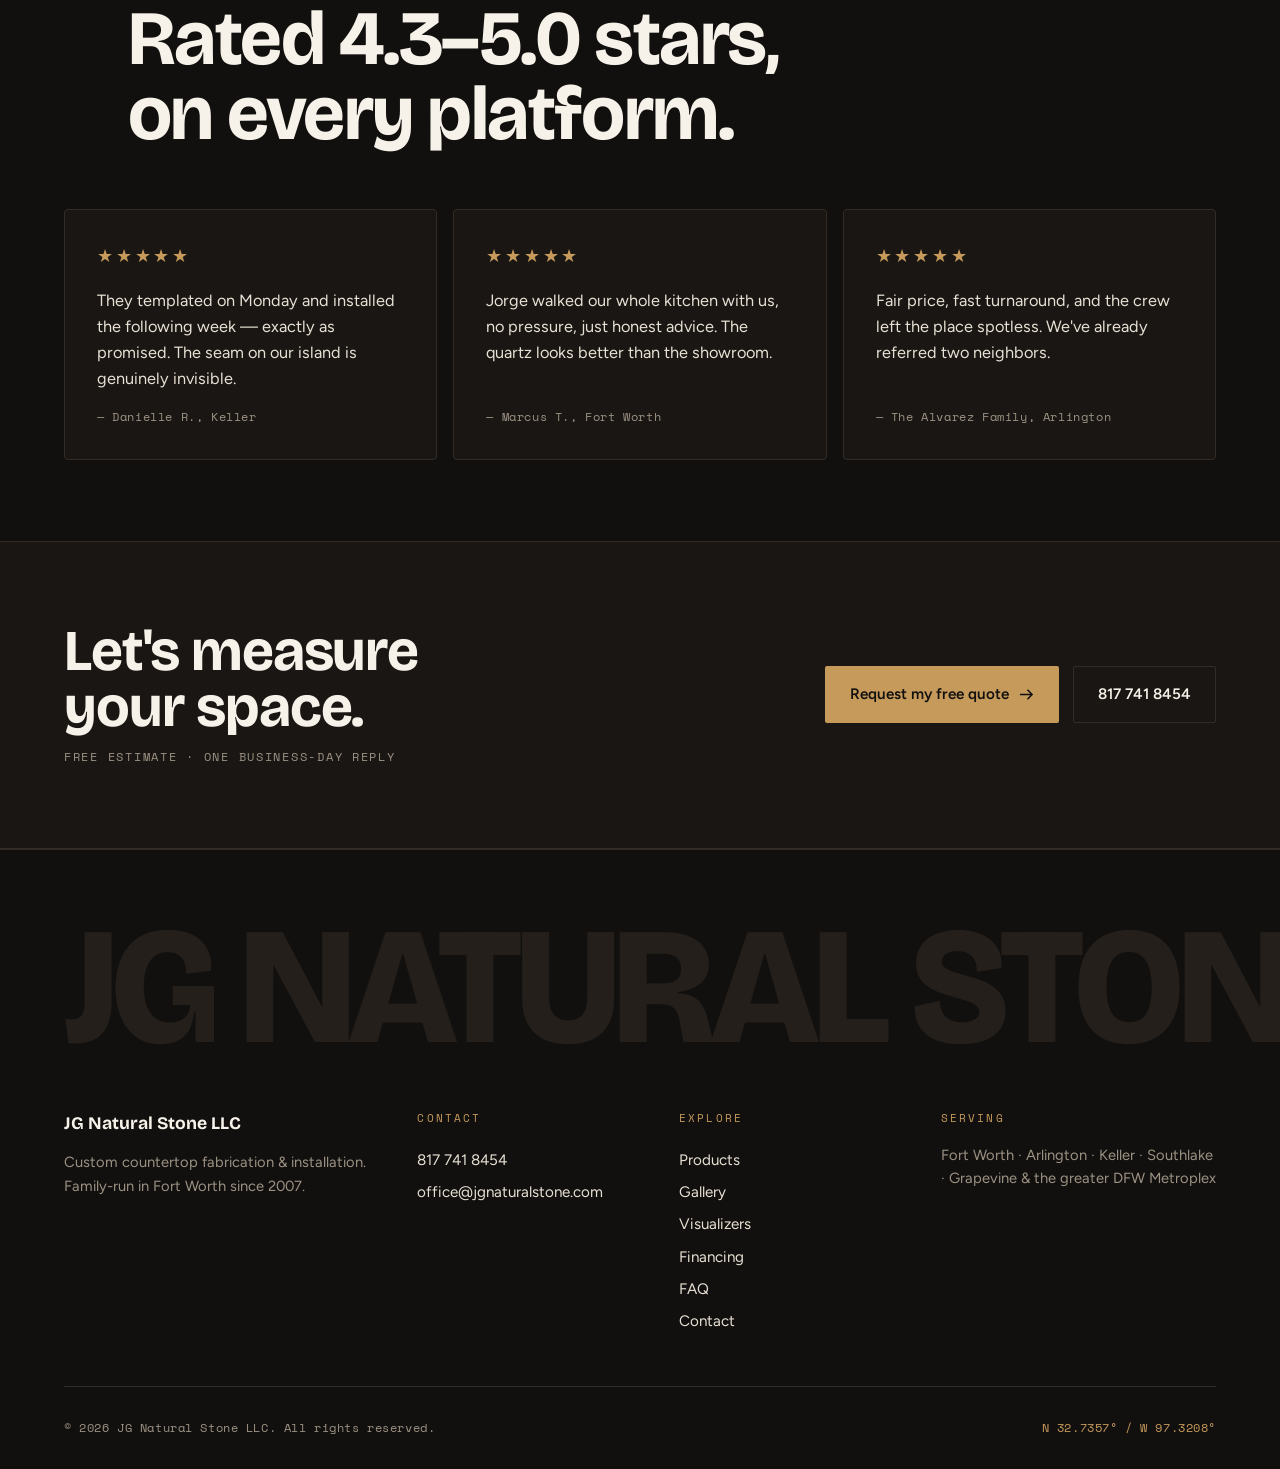
==== commit 18d8ca3a: "Add brand-curtain page transition across all pages Full-screen panel wipes in from the left to cover" ====
--- a/index.html
+++ b/index.html
@@ -55,13 +55,12 @@
 </head>
 
 <body>
-  <!-- ============ PRELOADER ============ -->
-  <div class="preloader" id="preloader" aria-hidden="true">
-    <div class="preloader__inner">
-      <div class="preloader__mono">N 32.7357°&nbsp;&nbsp;/&nbsp;&nbsp;W 97.3208°</div>
-      <div class="preloader__mark">JG</div>
-      <div class="preloader__bar"><span class="preloader__fill" id="preFill"></span></div>
-      <div class="preloader__count"><span id="preCount">0</span><span class="preloader__pct">%</span></div>
+  <!-- ============ PAGE TRANSITION CURTAIN ============ -->
+  <div class="page-transition" id="pageTransition" aria-hidden="true">
+    <div class="page-transition__inner">
+      <span class="page-transition__mark">JG</span>
+      <span class="page-transition__name">JG Natural Stone</span>
+      <span class="page-transition__sub">Fort Worth, TX</span>
     </div>
   </div>
 
--- a/css/style.css
+++ b/css/style.css
@@ -605,6 +605,27 @@
 .muted{color:var(--dust)}
 .divider{height:1px;background:var(--line);max-width:var(--maxw);margin:0 auto}
 
+/* ---- page-transition curtain (brand wipe on navigation) ---- */
+.page-transition{position:fixed;inset:0;z-index:2000;background:var(--graphite);
+  display:grid;place-items:center;transform:translateX(0);pointer-events:none;
+  animation:ptReveal .7s cubic-bezier(.76,0,.24,1) .05s both}
+.page-transition::after{content:"";position:absolute;inset:0;opacity:.5;mix-blend-mode:overlay;
+  background-image:repeating-linear-gradient(115deg, rgba(230,224,212,.05) 0 2px, transparent 2px 8px)}
+.page-transition.is-covering{pointer-events:auto;
+  animation:ptCover .6s cubic-bezier(.76,0,.24,1) forwards}
+.page-transition__inner{position:relative;z-index:1;display:flex;flex-direction:column;
+  align-items:center;gap:1.1rem;animation:ptLogo .7s var(--ease) both}
+.page-transition__mark{width:3.6rem;height:3.6rem;display:grid;place-items:center;background:var(--brass);
+  color:var(--quarry);font-family:var(--font-display);font-weight:800;font-size:1.5rem;
+  border-radius:3px;letter-spacing:-.03em}
+.page-transition__name{font-family:var(--font-display);font-weight:700;color:var(--bone);
+  font-size:clamp(1.3rem,4vw,2.1rem);letter-spacing:-.01em}
+.page-transition__sub{font-family:var(--font-mono);font-size:.62rem;letter-spacing:.35em;
+  text-transform:uppercase;color:var(--brass);margin-top:.1rem}
+@keyframes ptReveal{from{transform:translateX(0)}to{transform:translateX(100%)}}
+@keyframes ptCover{from{transform:translateX(-100%)}to{transform:translateX(0)}}
+@keyframes ptLogo{0%{opacity:0;transform:translateY(12px)}30%,70%{opacity:1;transform:translateY(0)}100%{opacity:0}}
+
 /* =========================================================
    REDUCED MOTION
    ========================================================= */
@@ -614,4 +635,5 @@
   .hero__img{opacity:1!important}
   .thesis__text .w{opacity:1!important}
   .reveal-up,.reveal-lines>*,.hero__title .line>span{opacity:1!important;transform:none!important}
-}
+  .page-transition{display:none!important}
+}
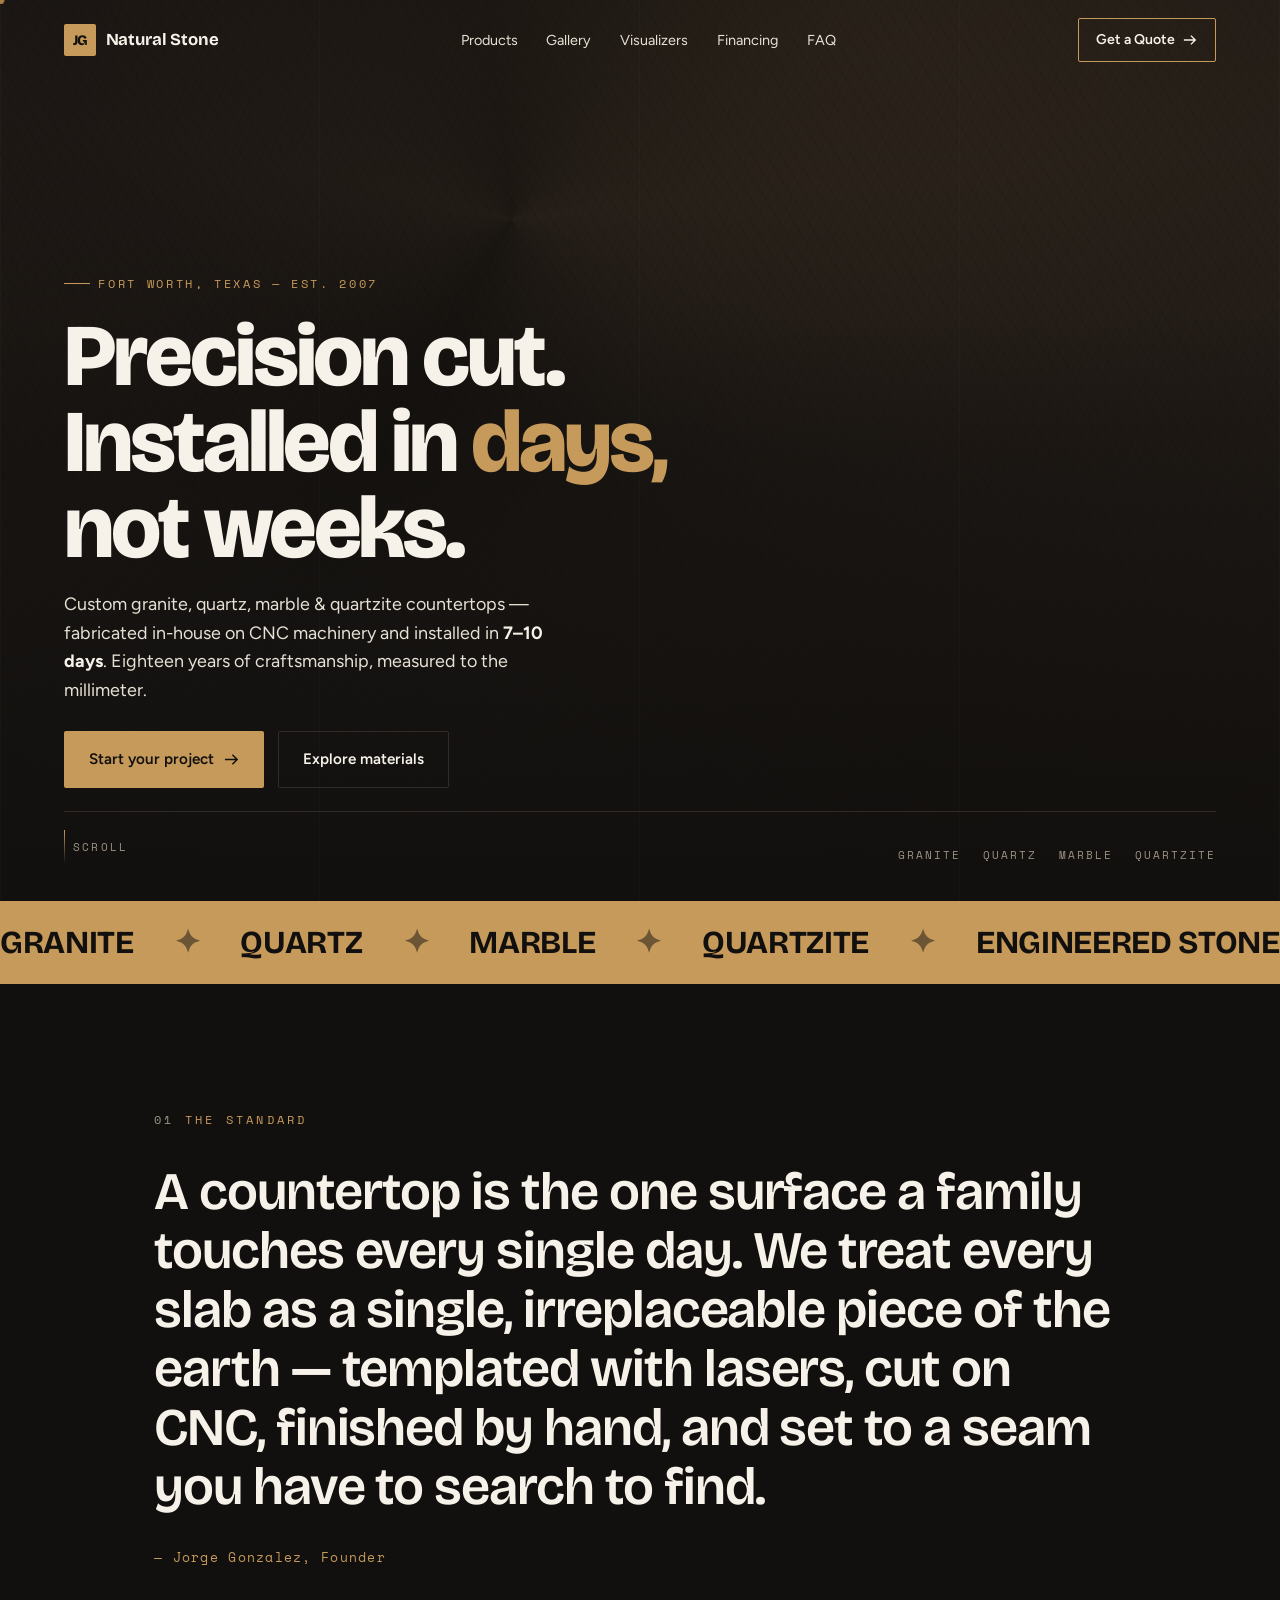
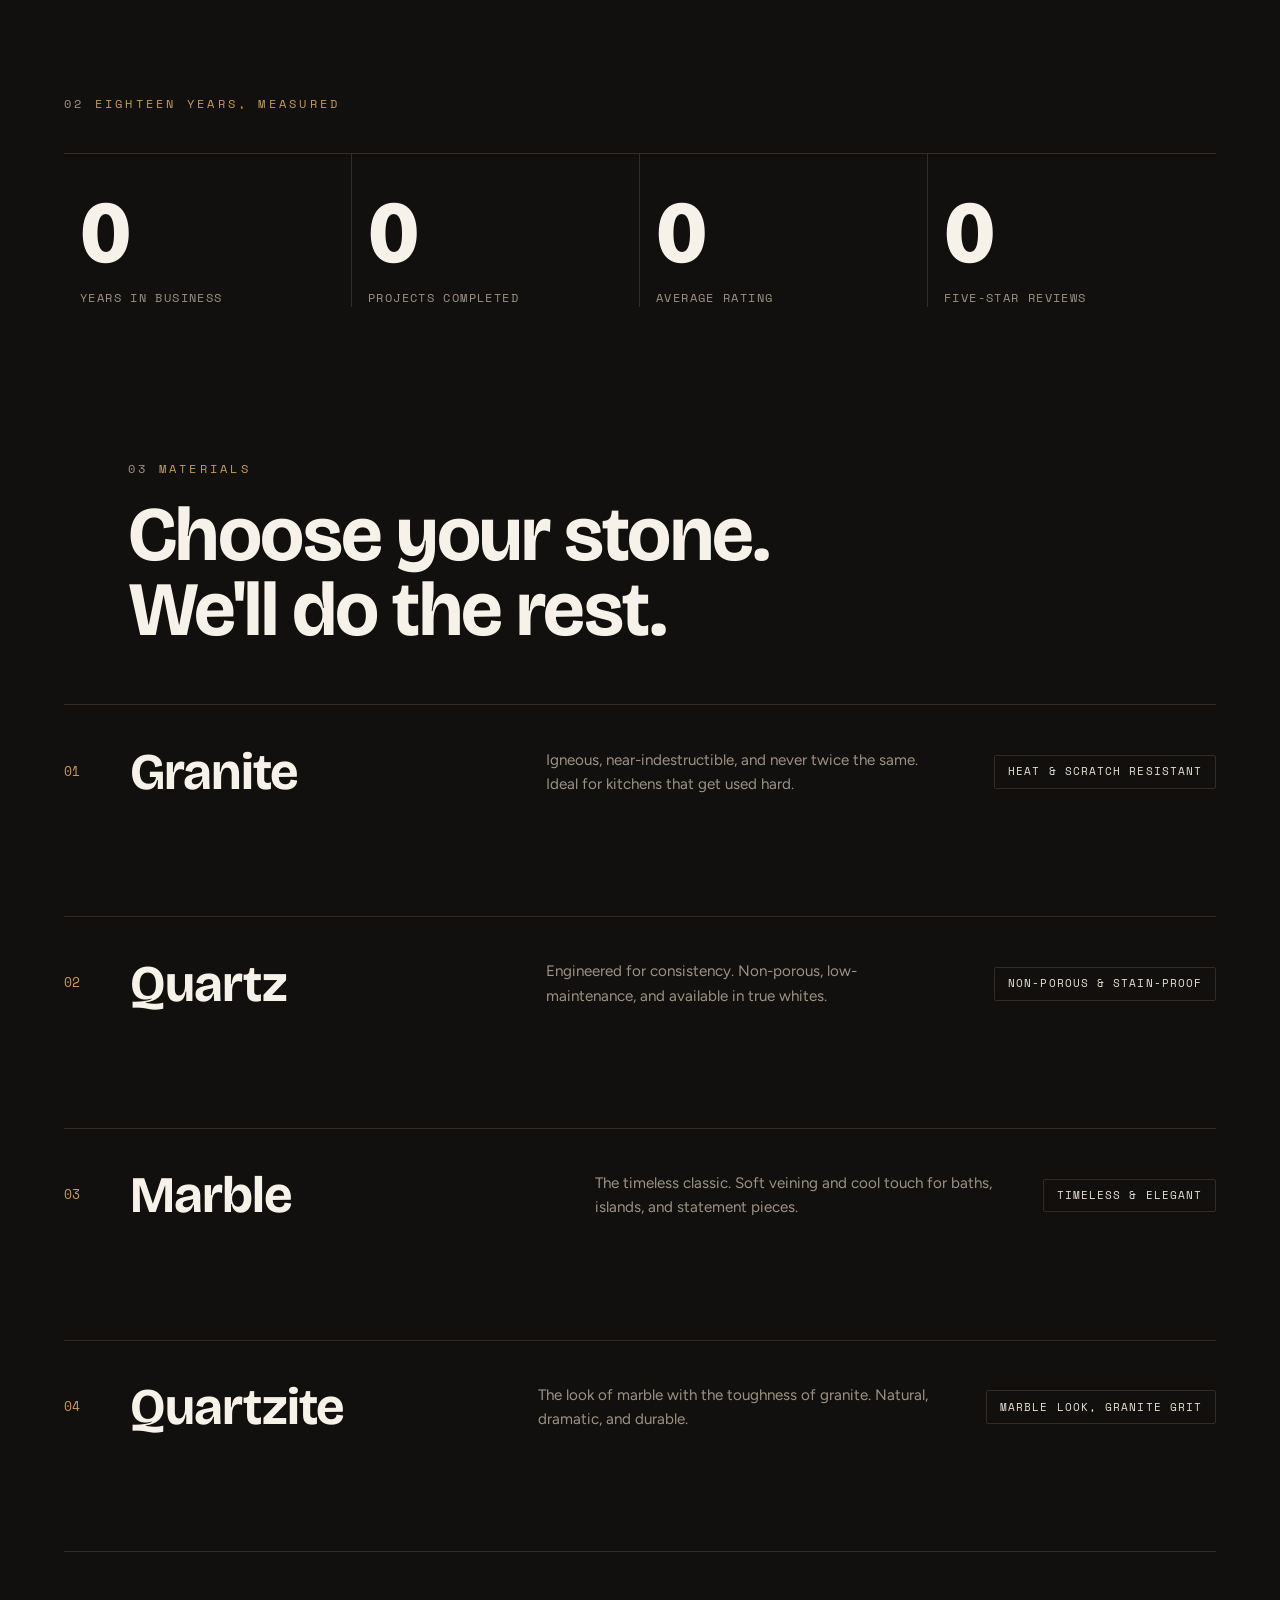
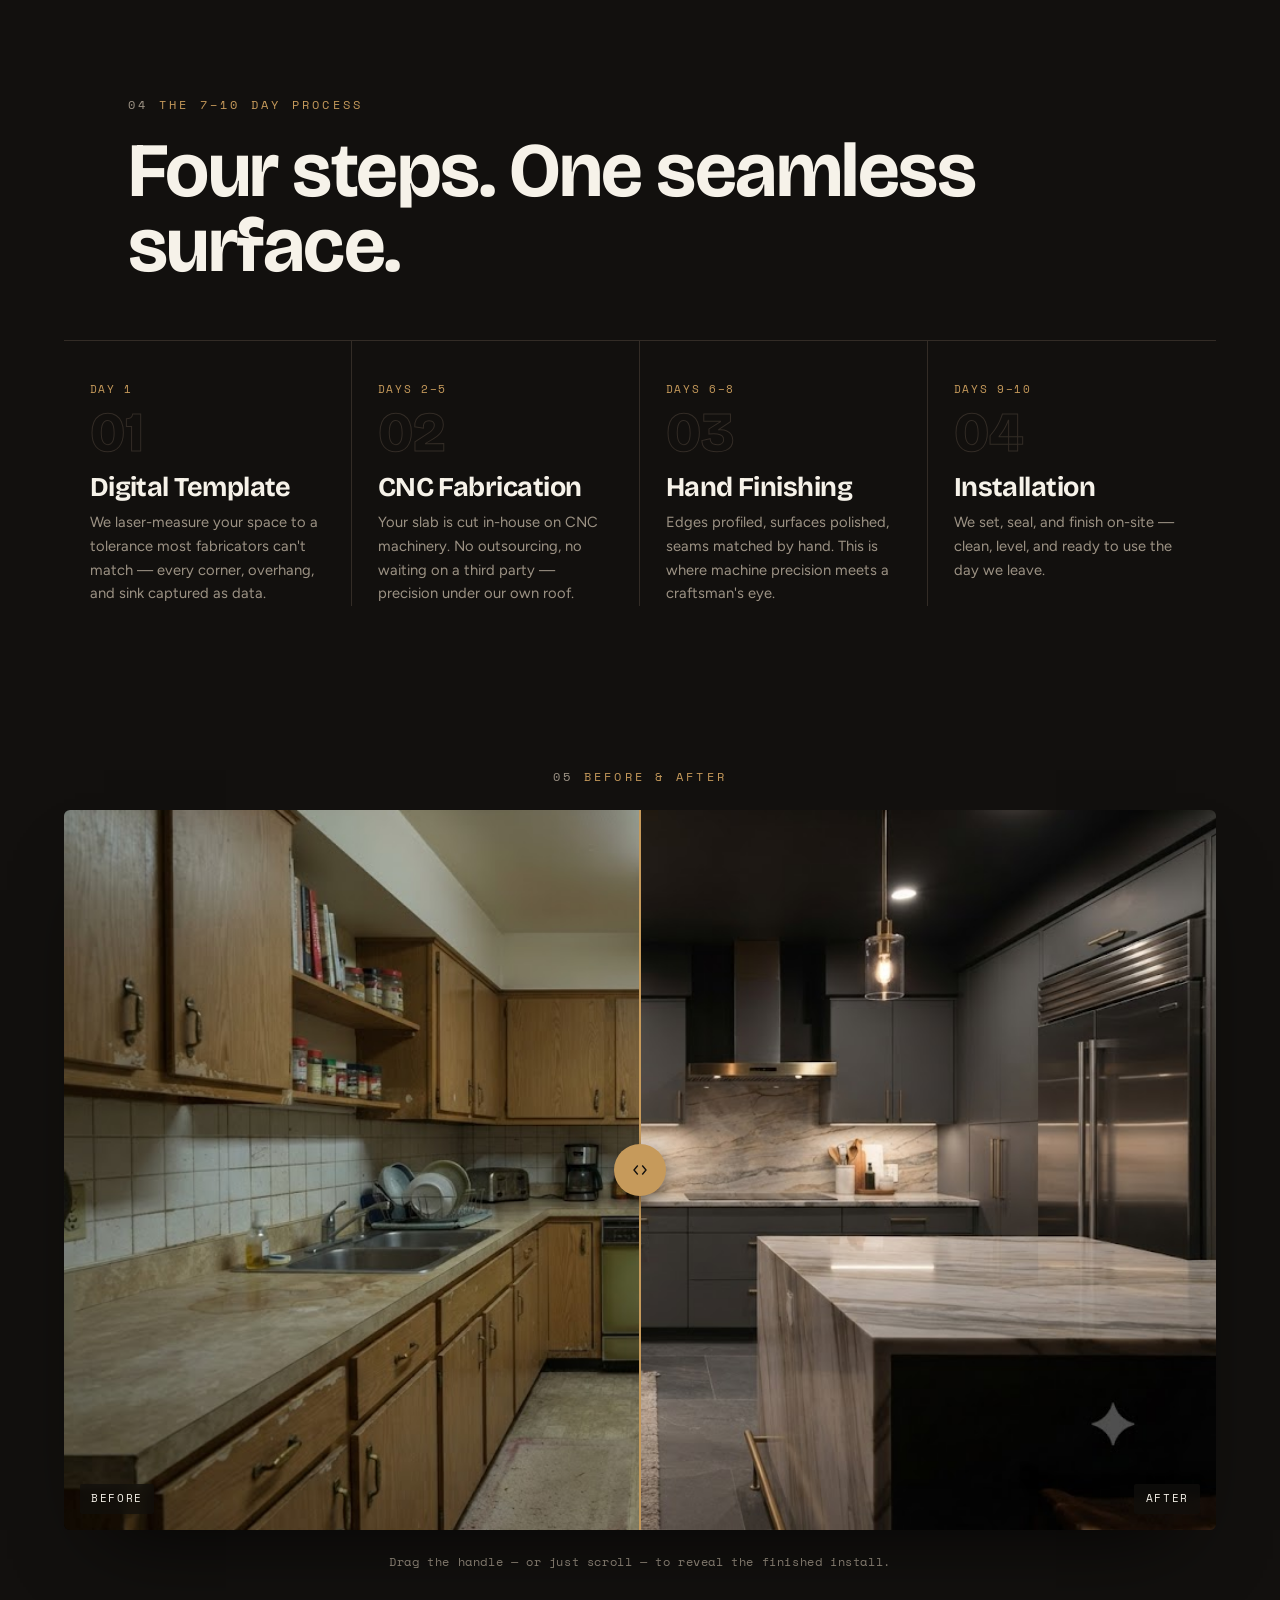
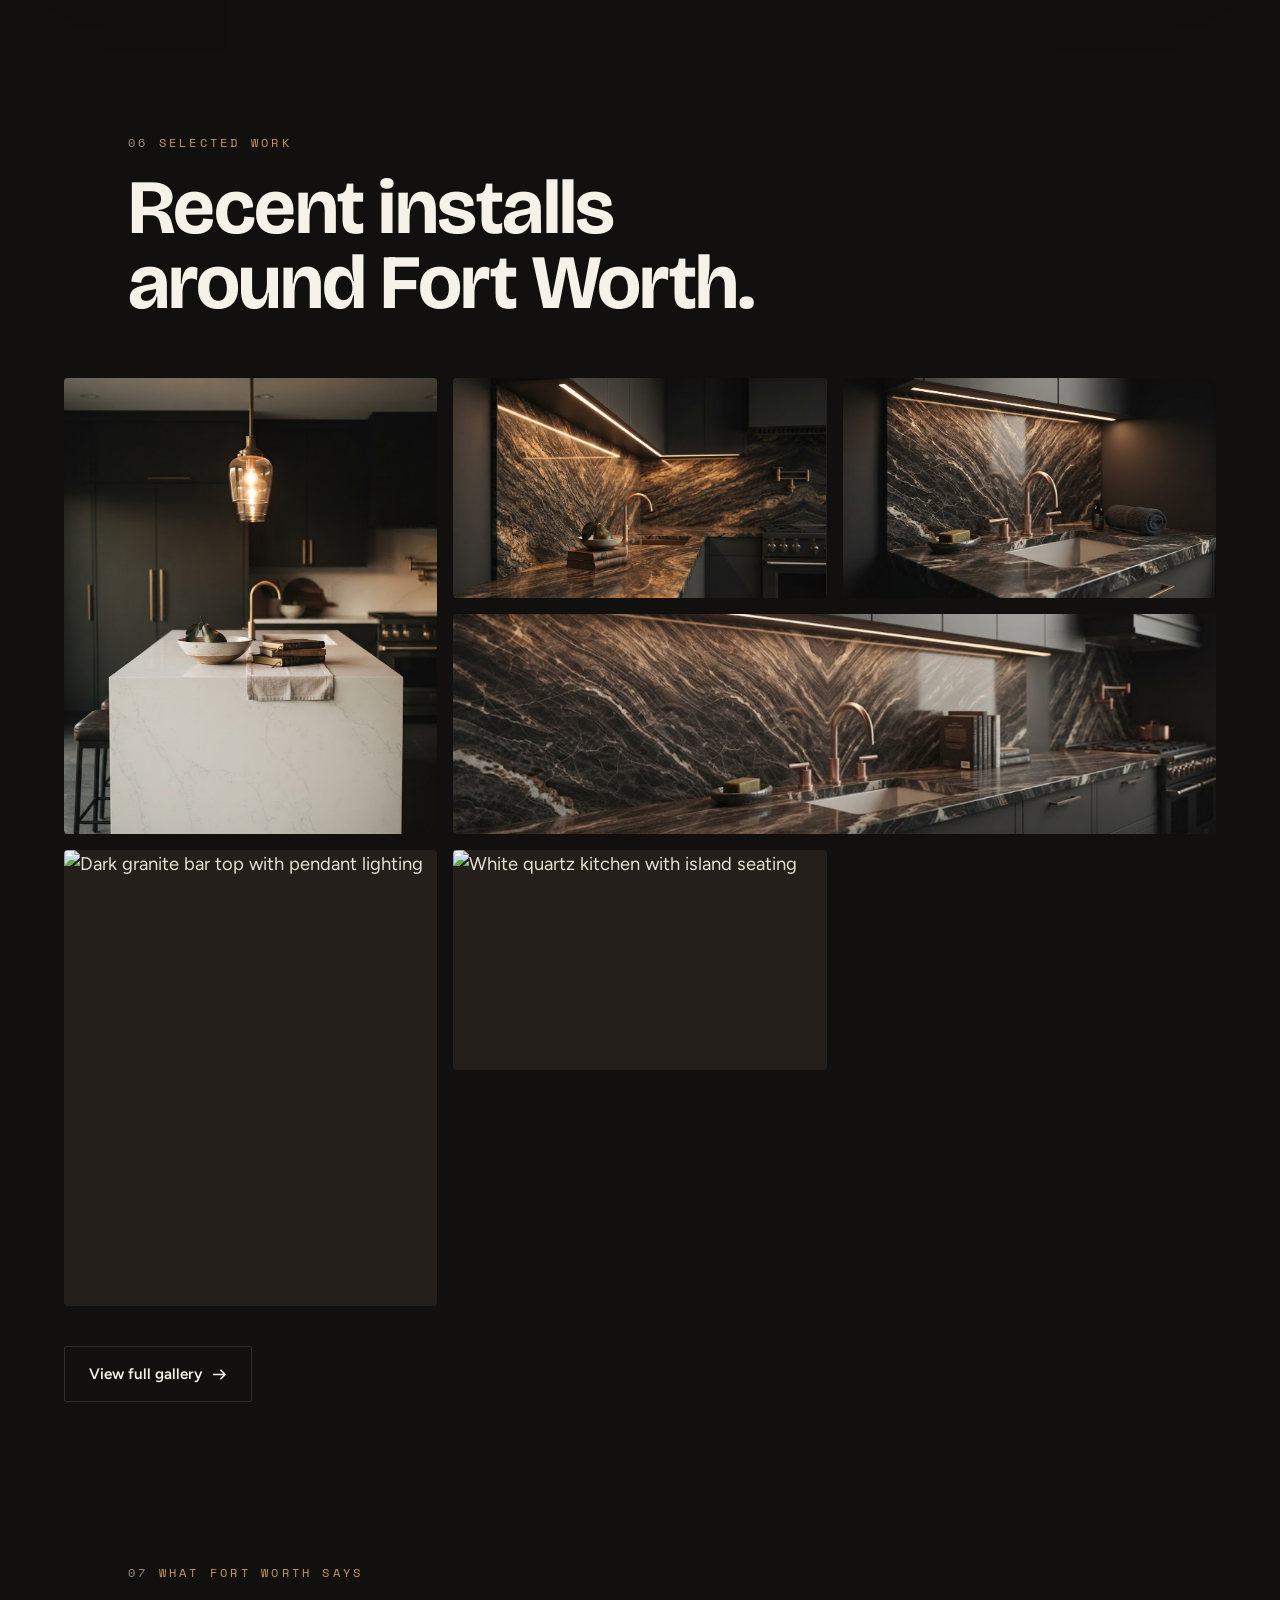
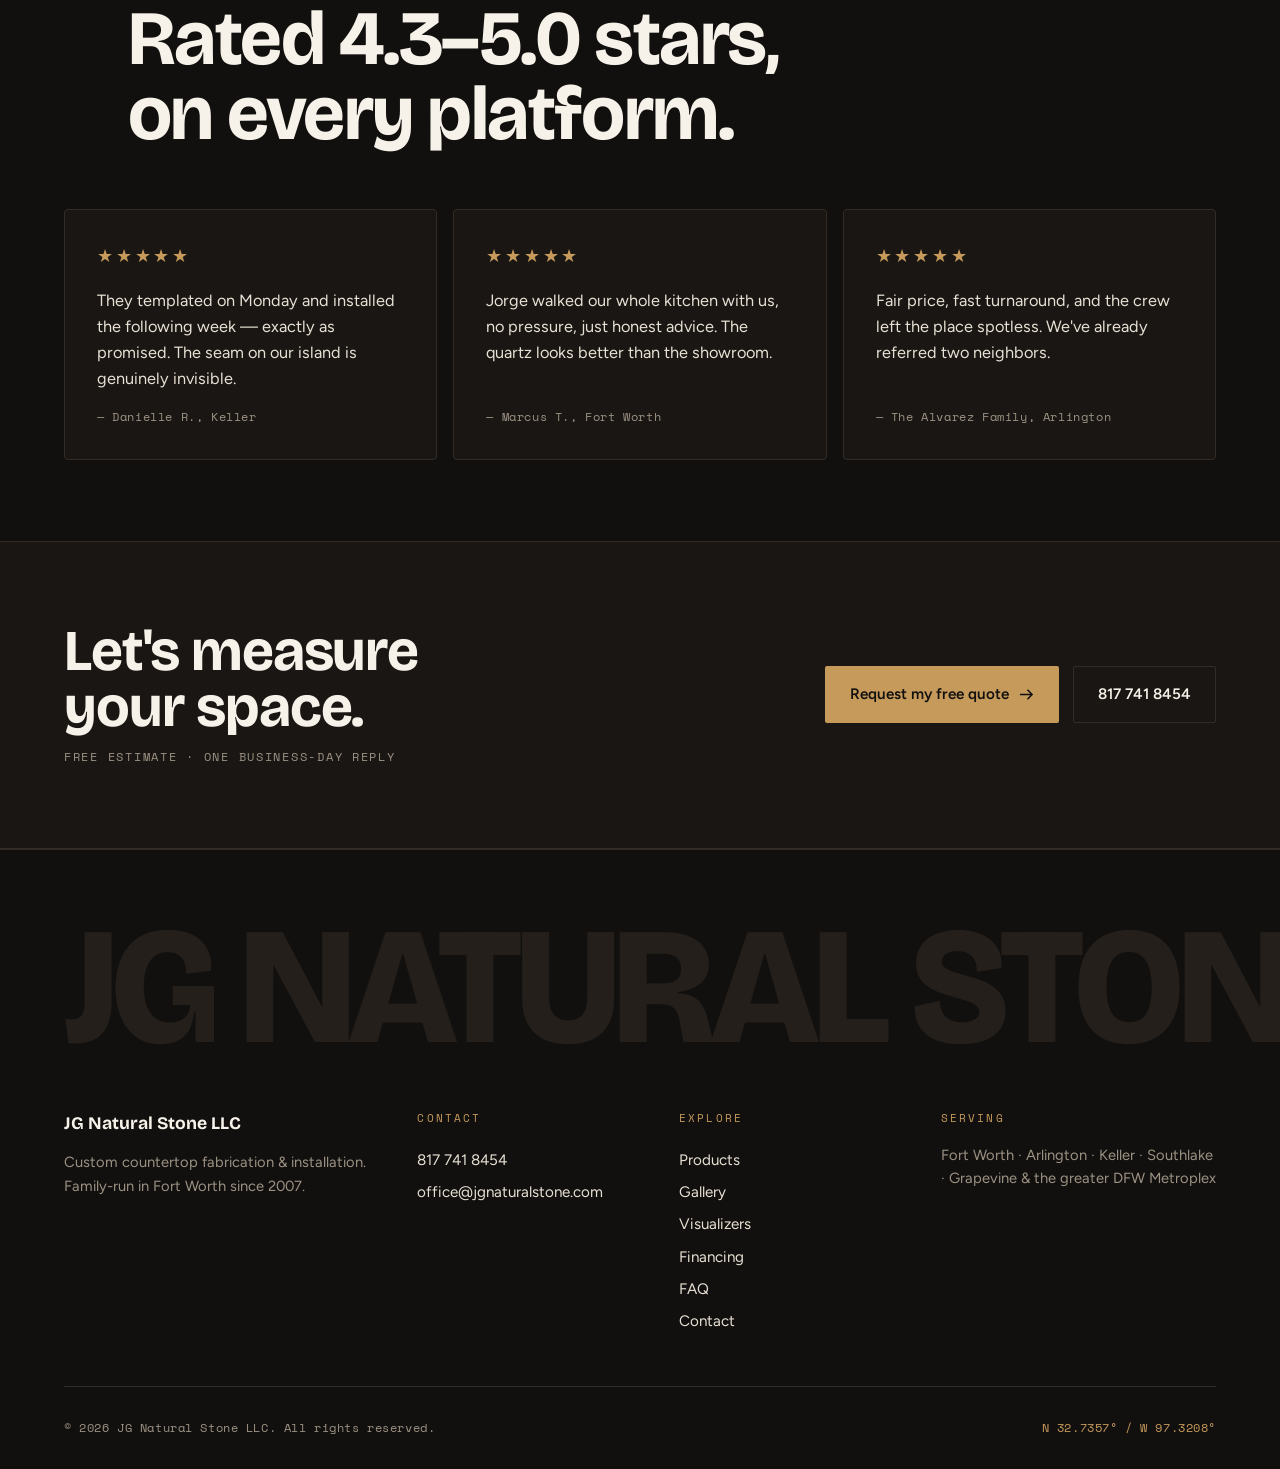
==== commit 9a1b0e21: "Wire in real hero videos and photography across all pages - Move real assets from public/images and " ====
--- a/index.html
+++ b/index.html
@@ -57,7 +57,7 @@
 <body>
   <!-- ============ PAGE TRANSITION CURTAIN ============ -->
   <div class="page-transition" id="pageTransition" aria-hidden="true">
-    <div class="page-transition__inner">
+    <div class="page-transition__brand">
       <span class="page-transition__mark">JG</span>
       <span class="page-transition__name">JG Natural Stone</span>
       <span class="page-transition__sub">Fort Worth, TX</span>
@@ -114,9 +114,11 @@
     <!-- ============ HERO ============ -->
     <section class="hero" id="hero">
       <div class="hero__media" data-parallax="0.18">
-        <!-- Real hero video/image drops in here; procedural stone shows until then -->
-        <img class="hero__img" id="heroImg" src="assets/img/hero-slab.jpg" alt="Honed dark granite countertop with fine natural veining" />
         <div class="hero__stone" aria-hidden="true"></div>
+        <video class="hero__img" id="heroVideo" autoplay muted loop playsinline preload="metadata"
+               aria-hidden="true">
+          <source src="assets/img/hero-home.mp4" type="video/mp4" />
+        </video>
         <div class="hero__scrim" aria-hidden="true"></div>
       </div>
 
--- a/css/style.css
+++ b/css/style.css
@@ -176,10 +176,10 @@
 .hero{position:relative;min-height:100svh;display:flex;flex-direction:column;
   justify-content:flex-end;padding:clamp(6rem,12vh,9rem) var(--pad) clamp(1.5rem,4vh,3rem);overflow:hidden}
 .hero__media{position:absolute;inset:-8% 0 0 0;z-index:0}
-.hero__img{position:absolute;inset:0;width:100%;height:112%;object-fit:cover;opacity:0}
+.hero__img{position:absolute;inset:0;width:100%;height:112%;object-fit:cover;opacity:0;z-index:1}
 .hero__img.is-ready{opacity:1;transition:opacity 1s var(--ease)}
-/* procedural stone fallback (shows if photo missing) */
-.hero__stone{position:absolute;inset:0;
+/* procedural stone fallback (shows if photo/video missing) — sits BEHIND real media */
+.hero__stone{position:absolute;inset:0;z-index:0;
   background:
     radial-gradient(120% 80% at 70% 10%, rgba(198,154,91,.10), transparent 55%),
     radial-gradient(90% 60% at 20% 90%, rgba(120,120,140,.10), transparent 60%),
@@ -189,7 +189,7 @@
   background-image:
     repeating-linear-gradient(115deg, rgba(230,224,212,.05) 0 2px, transparent 2px 7px),
     repeating-linear-gradient(58deg, rgba(0,0,0,.25) 0 1px, transparent 1px 12px)}
-.hero__scrim{position:absolute;inset:0;
+.hero__scrim{position:absolute;inset:0;z-index:2;
   background:linear-gradient(180deg, rgba(18,16,14,.35) 0%, rgba(18,16,14,.15) 40%, rgba(18,16,14,.85) 85%, var(--quarry) 100%)}
 .hero__grid{position:absolute;inset:0;z-index:1;display:grid;grid-template-columns:repeat(4,1fr);pointer-events:none;opacity:.5}
 .hero__grid span{border-right:1px solid rgba(230,224,212,.04)}
@@ -463,7 +463,12 @@
     conic-gradient(from 210deg at 30% 20%, #14110e, #201a16 25%, #171310 45%, #241d18 70%, #14110e)}
 .page-hero__bg::after{content:"";position:absolute;inset:0;mix-blend-mode:overlay;opacity:.4;
   background-image:repeating-linear-gradient(115deg, rgba(230,224,212,.05) 0 2px, transparent 2px 8px)}
-.page-hero__inner{position:relative;z-index:1;max-width:var(--maxw);margin:0 auto}
+.page-hero__video{position:absolute;inset:0;width:100%;height:100%;object-fit:cover;opacity:0;z-index:1;
+  transition:opacity 1s var(--ease)}
+.page-hero__video.is-ready{opacity:1}
+.page-hero__scrim{position:absolute;inset:0;z-index:2;
+  background:linear-gradient(180deg, rgba(18,16,14,.5) 0%, rgba(18,16,14,.3) 35%, rgba(18,16,14,.9) 88%, var(--quarry) 100%)}
+.page-hero__inner{position:relative;z-index:3;max-width:var(--maxw);margin:0 auto}
 .breadcrumb{display:flex;align-items:center;gap:.6em;font-family:var(--font-mono);font-size:.72rem;
   letter-spacing:.15em;text-transform:uppercase;color:var(--dust);margin-bottom:1.6rem}
 .breadcrumb a{color:var(--brass)}
@@ -605,16 +610,22 @@
 .muted{color:var(--dust)}
 .divider{height:1px;background:var(--line);max-width:var(--maxw);margin:0 auto}
 
-/* ---- page-transition curtain (brand wipe on navigation) ---- */
+/* ---- page-transition curtain (brand wipe on navigation) ----
+   ONE element both IS the sliding panel and CARRIES the logo — the logo
+   is simply centered inside it. There's no separate opacity/fade timer,
+   so nothing can fall out of sync: the brand mark is only ever visible
+   exactly where the panel itself is on screen, arrives already solid as
+   the panel slides on, and leaves with it as the panel slides off. */
 .page-transition{position:fixed;inset:0;z-index:2000;background:var(--graphite);
-  display:grid;place-items:center;transform:translateX(0);pointer-events:none;
-  animation:ptReveal .7s cubic-bezier(.76,0,.24,1) .05s both}
+  display:flex;flex-direction:column;align-items:center;justify-content:center;gap:1.1rem;
+  pointer-events:none;transform:translateX(0);
+  animation:ptReveal .65s cubic-bezier(.76,0,.24,1) .05s both}
 .page-transition::after{content:"";position:absolute;inset:0;opacity:.5;mix-blend-mode:overlay;
   background-image:repeating-linear-gradient(115deg, rgba(230,224,212,.05) 0 2px, transparent 2px 8px)}
 .page-transition.is-covering{pointer-events:auto;
   animation:ptCover .6s cubic-bezier(.76,0,.24,1) forwards}
-.page-transition__inner{position:relative;z-index:1;display:flex;flex-direction:column;
-  align-items:center;gap:1.1rem;animation:ptLogo .7s var(--ease) both}
+.page-transition__brand{position:relative;z-index:1;display:flex;flex-direction:column;
+  align-items:center;gap:1.1rem}
 .page-transition__mark{width:3.6rem;height:3.6rem;display:grid;place-items:center;background:var(--brass);
   color:var(--quarry);font-family:var(--font-display);font-weight:800;font-size:1.5rem;
   border-radius:3px;letter-spacing:-.03em}
@@ -624,7 +635,6 @@
   text-transform:uppercase;color:var(--brass);margin-top:.1rem}
 @keyframes ptReveal{from{transform:translateX(0)}to{transform:translateX(100%)}}
 @keyframes ptCover{from{transform:translateX(-100%)}to{transform:translateX(0)}}
-@keyframes ptLogo{0%{opacity:0;transform:translateY(12px)}30%,70%{opacity:1;transform:translateY(0)}100%{opacity:0}}
 
 /* =========================================================
    REDUCED MOTION
@@ -633,6 +643,7 @@
   *,*::before,*::after{animation-duration:.001ms!important;animation-iteration-count:1!important;
     transition-duration:.001ms!important;scroll-behavior:auto!important}
   .hero__img{opacity:1!important}
+  .page-hero__video{opacity:1!important}
   .thesis__text .w{opacity:1!important}
   .reveal-up,.reveal-lines>*,.hero__title .line>span{opacity:1!important;transform:none!important}
   .page-transition{display:none!important}
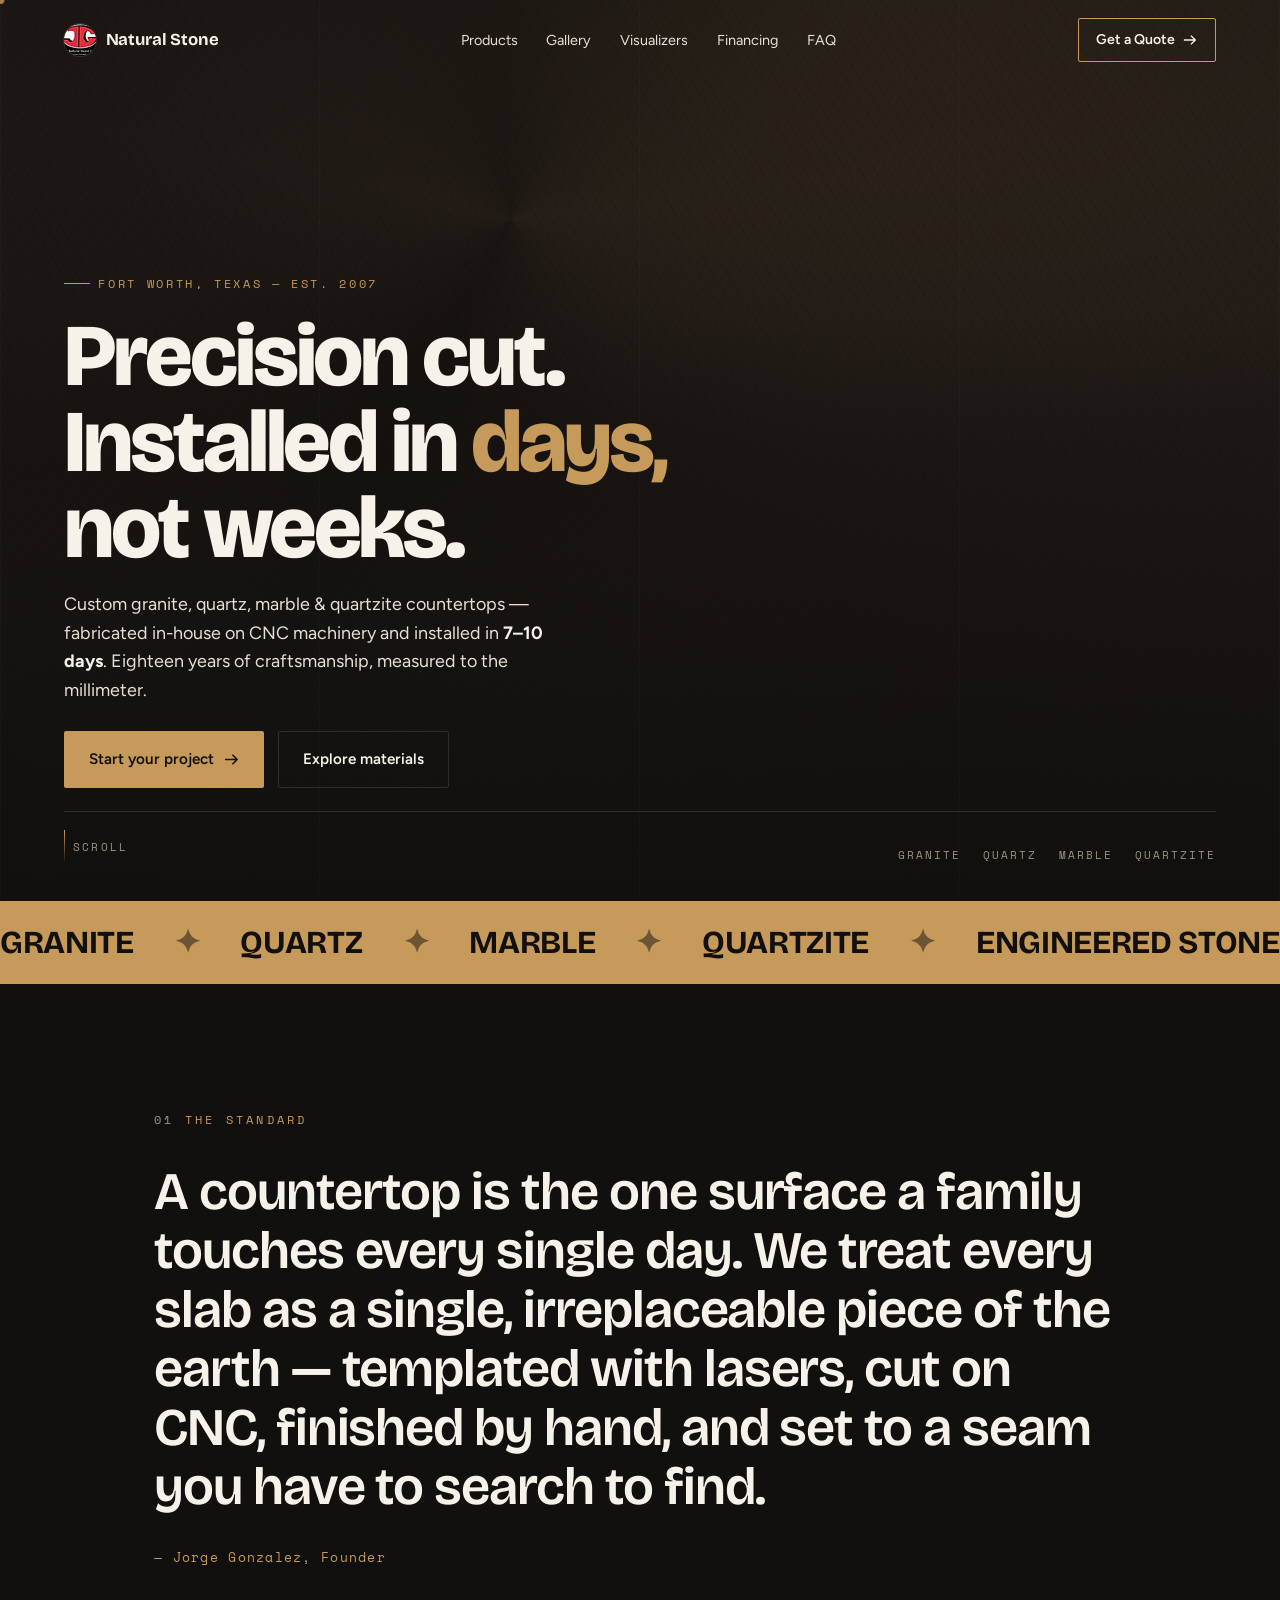
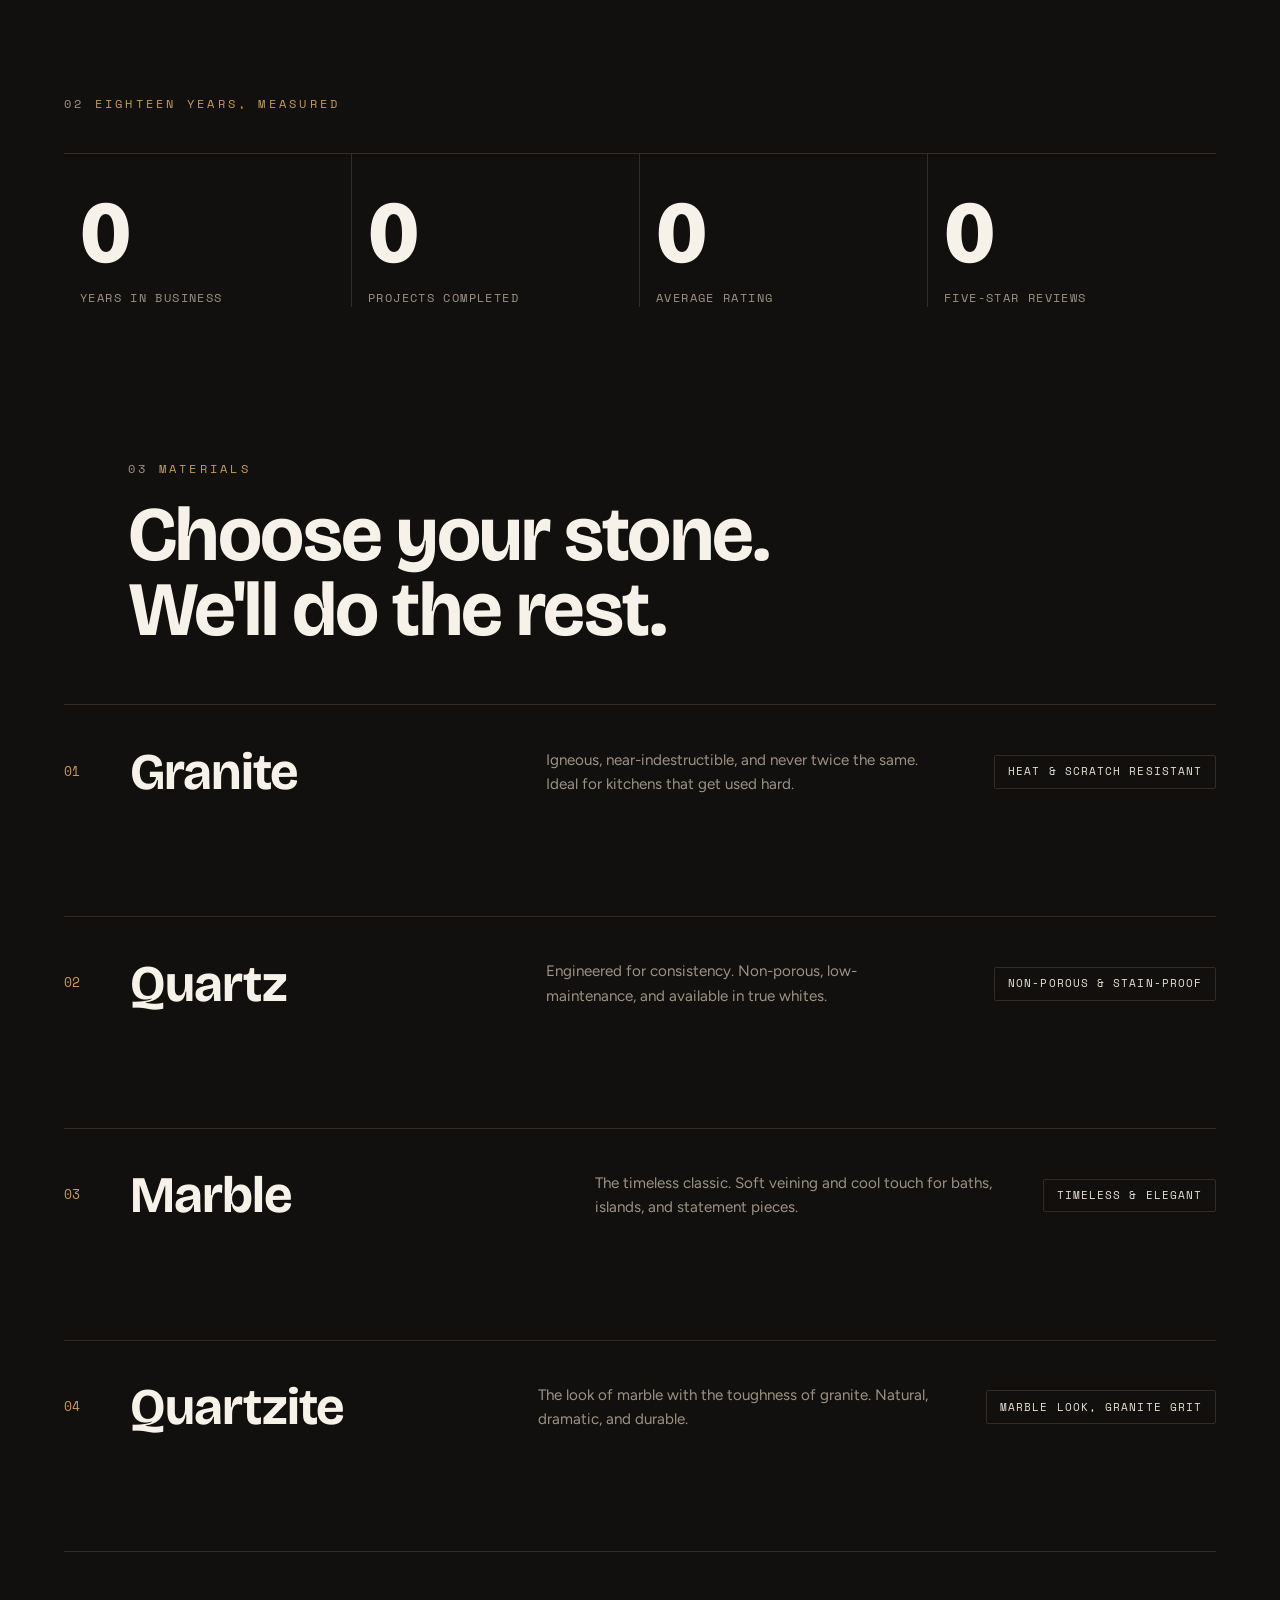
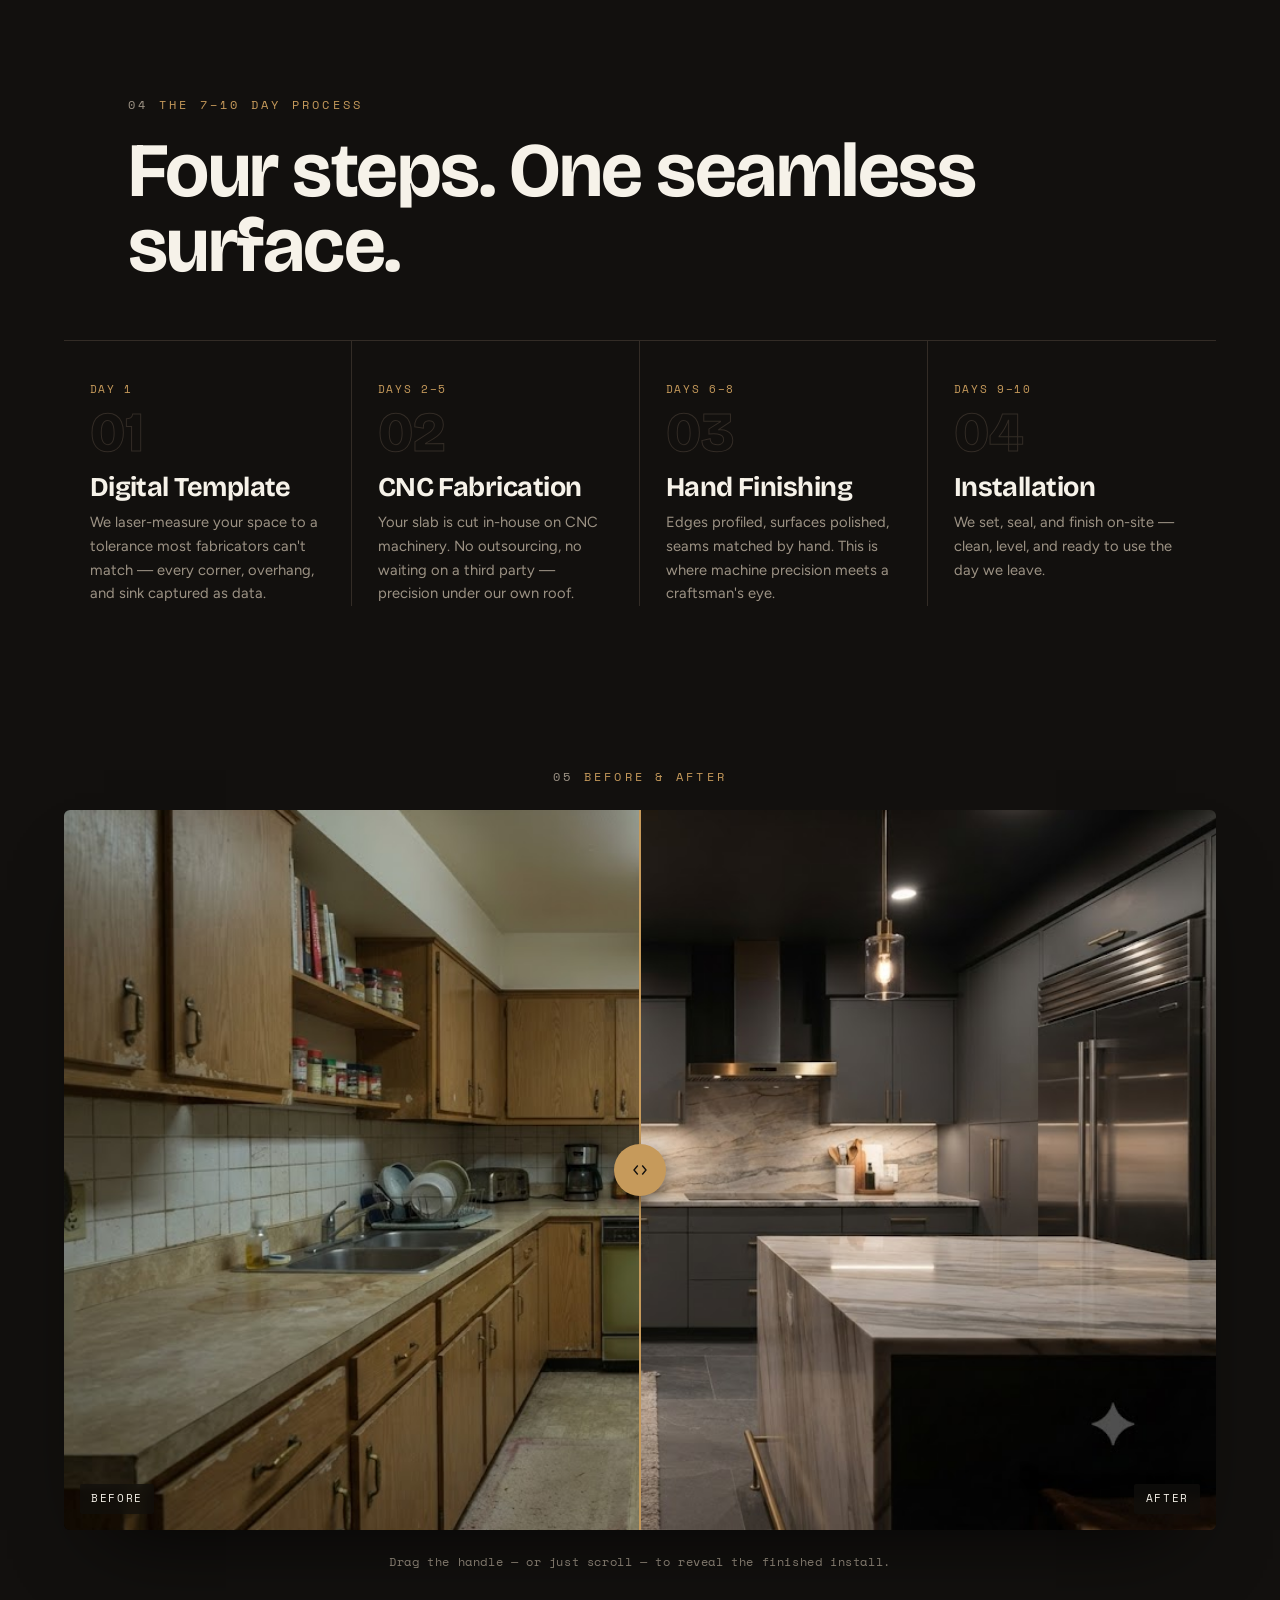
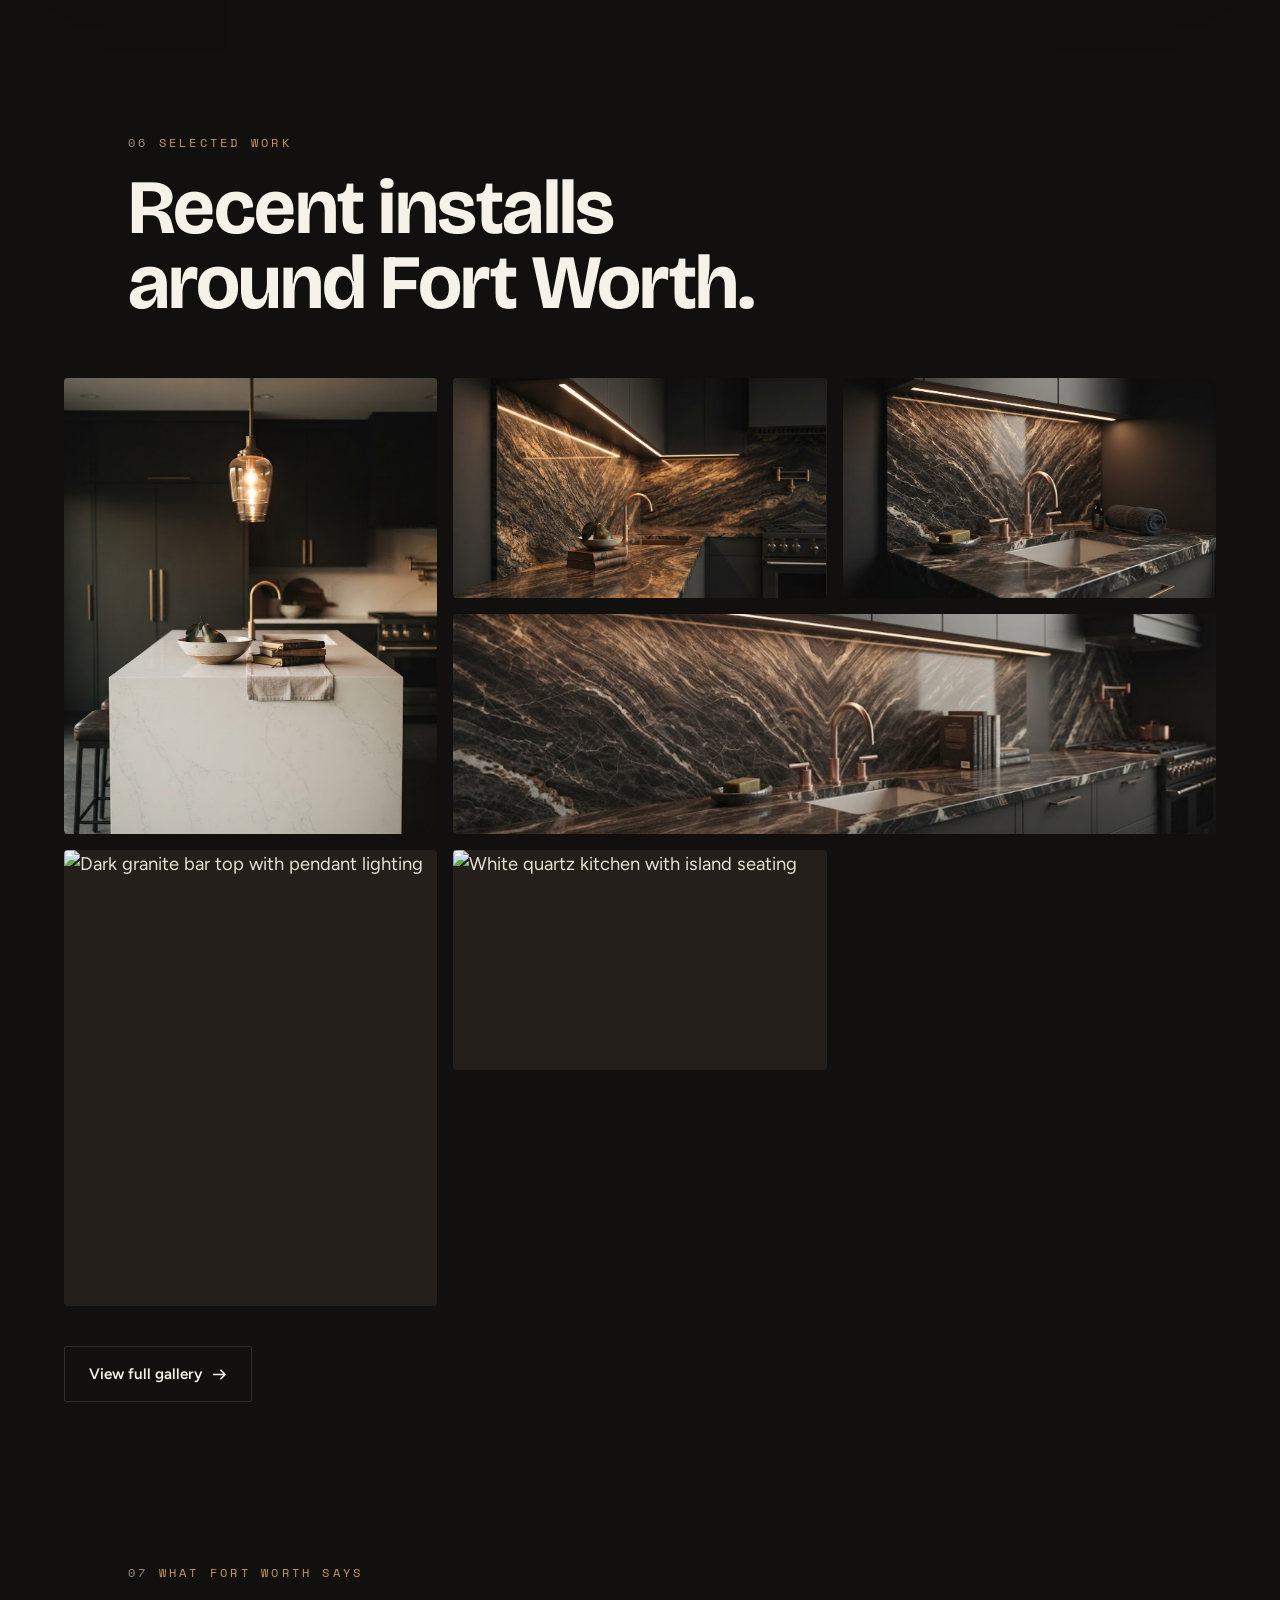
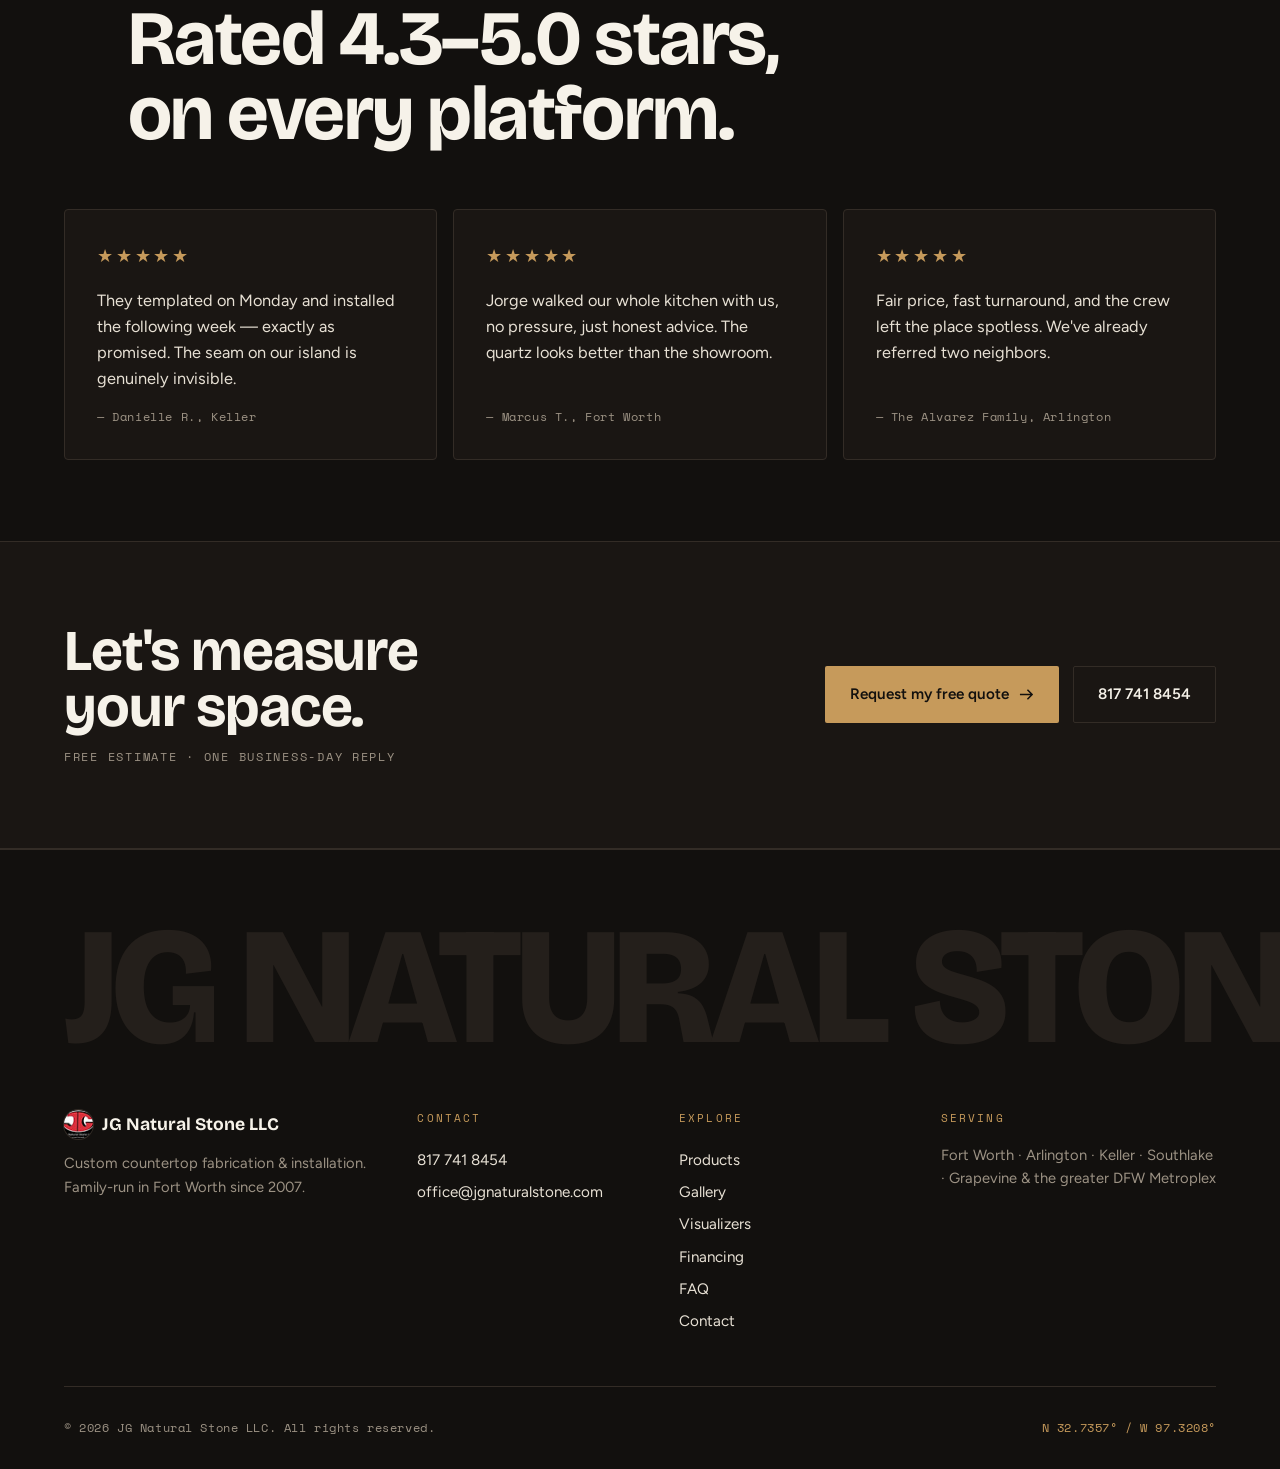
==== commit b7b60036: "Replace placeholder JG mark with the real business logo everywhere Swaps assets/logo.jpg in for the " ====
--- a/index.html
+++ b/index.html
@@ -4,6 +4,7 @@
   <meta charset="UTF-8" />
   <meta name="viewport" content="width=device-width, initial-scale=1, viewport-fit=cover" />
   <meta name="theme-color" content="#12100E" />
+  <link rel="icon" type="image/jpeg" href="assets/logo.jpg" />
 
   <title>JG Natural Stone LLC — Custom Countertops, Fort Worth TX | 7–10 Day Turnaround</title>
   <meta name="description" content="Custom granite, quartz, marble & quartzite countertops fabricated in-house on CNC machinery and installed in 7–10 days. 18+ years serving Fort Worth, TX. Family-run by Jorge Gonzalez." />
@@ -58,7 +59,7 @@
   <!-- ============ PAGE TRANSITION CURTAIN ============ -->
   <div class="page-transition" id="pageTransition" aria-hidden="true">
     <div class="page-transition__brand">
-      <span class="page-transition__mark">JG</span>
+      <img class="page-transition__mark" src="assets/logo.jpg" alt="" />
       <span class="page-transition__name">JG Natural Stone</span>
       <span class="page-transition__sub">Fort Worth, TX</span>
     </div>
@@ -73,7 +74,7 @@
   <!-- ============ NAV ============ -->
   <header class="nav" id="nav">
     <a href="index.html" class="nav__logo" aria-label="JG Natural Stone home">
-      <span class="nav__logo-mark">JG</span>
+      <img class="nav__logo-mark" src="assets/logo.jpg" alt="JG Natural Stone logo" />
       <span class="nav__logo-text">Natural&nbsp;Stone</span>
     </a>
     <nav class="nav__links" aria-label="Primary">
@@ -115,10 +116,12 @@
     <section class="hero" id="hero">
       <div class="hero__media" data-parallax="0.18">
         <div class="hero__stone" aria-hidden="true"></div>
-        <video class="hero__img" id="heroVideo" autoplay muted loop playsinline preload="metadata"
-               aria-hidden="true">
-          <source src="assets/img/hero-home.mp4" type="video/mp4" />
-        </video>
+        <!-- Seamless video playlist: two players swap roles so the next
+             clip is already buffered before the current one ends. -->
+        <div class="hero__video-stage" id="heroVideoStage" aria-hidden="true">
+          <video class="hero__img" id="heroVideoA" muted playsinline preload="auto"></video>
+          <video class="hero__img" id="heroVideoB" muted playsinline preload="auto"></video>
+        </div>
         <div class="hero__scrim" aria-hidden="true"></div>
       </div>
 
@@ -376,7 +379,10 @@
     <div class="footer__big" aria-hidden="true">JG NATURAL STONE</div>
     <div class="footer__cols">
       <div class="footer__col">
-        <div class="footer__mark">JG Natural Stone LLC</div>
+        <div class="footer__brand">
+          <img class="footer__logo" src="assets/logo.jpg" alt="" />
+          <div class="footer__mark">JG Natural Stone LLC</div>
+        </div>
         <p>Custom countertop fabrication &amp; installation. Family-run in Fort Worth since 2007.</p>
       </div>
       <div class="footer__col">
--- a/css/style.css
+++ b/css/style.css
@@ -102,8 +102,8 @@
 .nav.is-scrolled{background:rgba(18,16,14,.72);backdrop-filter:blur(14px);
   border-bottom-color:var(--line);padding-top:.8rem;padding-bottom:.8rem}
 .nav__logo{display:flex;align-items:center;gap:.6rem;font-family:var(--font-display);font-weight:700}
-.nav__logo-mark{background:var(--brass);color:var(--quarry);font-weight:800;
-  width:2rem;height:2rem;display:grid;place-items:center;border-radius:2px;font-size:.9rem;letter-spacing:-.03em}
+.nav__logo-mark{width:2rem;height:2rem;flex:none;display:block;object-fit:cover;
+  border-radius:50%;box-shadow:0 0 0 1px var(--line)}
 .nav__logo-text{color:var(--bone);font-size:1.05rem;letter-spacing:-.01em}
 .nav__links{display:flex;gap:.2rem}
 .nav__link{font-size:.9rem;padding:.4rem .8rem;color:var(--limestone);position:relative}
@@ -176,8 +176,9 @@
 .hero{position:relative;min-height:100svh;display:flex;flex-direction:column;
   justify-content:flex-end;padding:clamp(6rem,12vh,9rem) var(--pad) clamp(1.5rem,4vh,3rem);overflow:hidden}
 .hero__media{position:absolute;inset:-8% 0 0 0;z-index:0}
-.hero__img{position:absolute;inset:0;width:100%;height:112%;object-fit:cover;opacity:0;z-index:1}
-.hero__img.is-ready{opacity:1;transition:opacity 1s var(--ease)}
+.hero__video-stage{position:absolute;inset:0;z-index:1}
+.hero__img{position:absolute;inset:0;width:100%;height:112%;object-fit:cover;opacity:0}
+.hero__img.is-ready{opacity:1;transition:opacity .6s var(--ease)}
 /* procedural stone fallback (shows if photo/video missing) — sits BEHIND real media */
 .hero__stone{position:absolute;inset:0;z-index:0;
   background:
@@ -432,7 +433,10 @@
   text-align:center;margin-bottom:3rem;white-space:nowrap}
 .footer__cols{max-width:var(--maxw);margin:0 auto;display:grid;grid-template-columns:1.4fr 1fr 1fr 1.2fr;
   gap:2rem;padding-bottom:3rem;border-bottom:1px solid var(--line)}
-.footer__mark{font-family:var(--font-display);font-weight:700;color:var(--bone);font-size:1.1rem;margin-bottom:.8rem}
+.footer__brand{display:flex;align-items:center;gap:.6rem;margin-bottom:.8rem}
+.footer__logo{width:1.8rem;height:1.8rem;flex:none;display:block;object-fit:cover;
+  border-radius:50%;box-shadow:0 0 0 1px var(--line)}
+.footer__mark{font-family:var(--font-display);font-weight:700;color:var(--bone);font-size:1.1rem}
 .footer__col p{color:var(--dust);font-size:.92rem;max-width:34ch}
 .footer__label{font-family:var(--font-mono);font-size:.68rem;letter-spacing:.2em;text-transform:uppercase;
   color:var(--brass);display:block;margin-bottom:1rem}
@@ -626,9 +630,8 @@
   animation:ptCover .6s cubic-bezier(.76,0,.24,1) forwards}
 .page-transition__brand{position:relative;z-index:1;display:flex;flex-direction:column;
   align-items:center;gap:1.1rem}
-.page-transition__mark{width:3.6rem;height:3.6rem;display:grid;place-items:center;background:var(--brass);
-  color:var(--quarry);font-family:var(--font-display);font-weight:800;font-size:1.5rem;
-  border-radius:3px;letter-spacing:-.03em}
+.page-transition__mark{width:3.6rem;height:3.6rem;display:block;object-fit:cover;
+  border-radius:50%;box-shadow:0 0 0 2px var(--brass)}
 .page-transition__name{font-family:var(--font-display);font-weight:700;color:var(--bone);
   font-size:clamp(1.3rem,4vw,2.1rem);letter-spacing:-.01em}
 .page-transition__sub{font-family:var(--font-mono);font-size:.62rem;letter-spacing:.35em;
@@ -642,7 +645,7 @@
 @media(prefers-reduced-motion:reduce){
   *,*::before,*::after{animation-duration:.001ms!important;animation-iteration-count:1!important;
     transition-duration:.001ms!important;scroll-behavior:auto!important}
-  .hero__img{opacity:1!important}
+  .hero__img.is-ready{opacity:1!important}
   .page-hero__video{opacity:1!important}
   .thesis__text .w{opacity:1!important}
   .reveal-up,.reveal-lines>*,.hero__title .line>span{opacity:1!important;transform:none!important}
